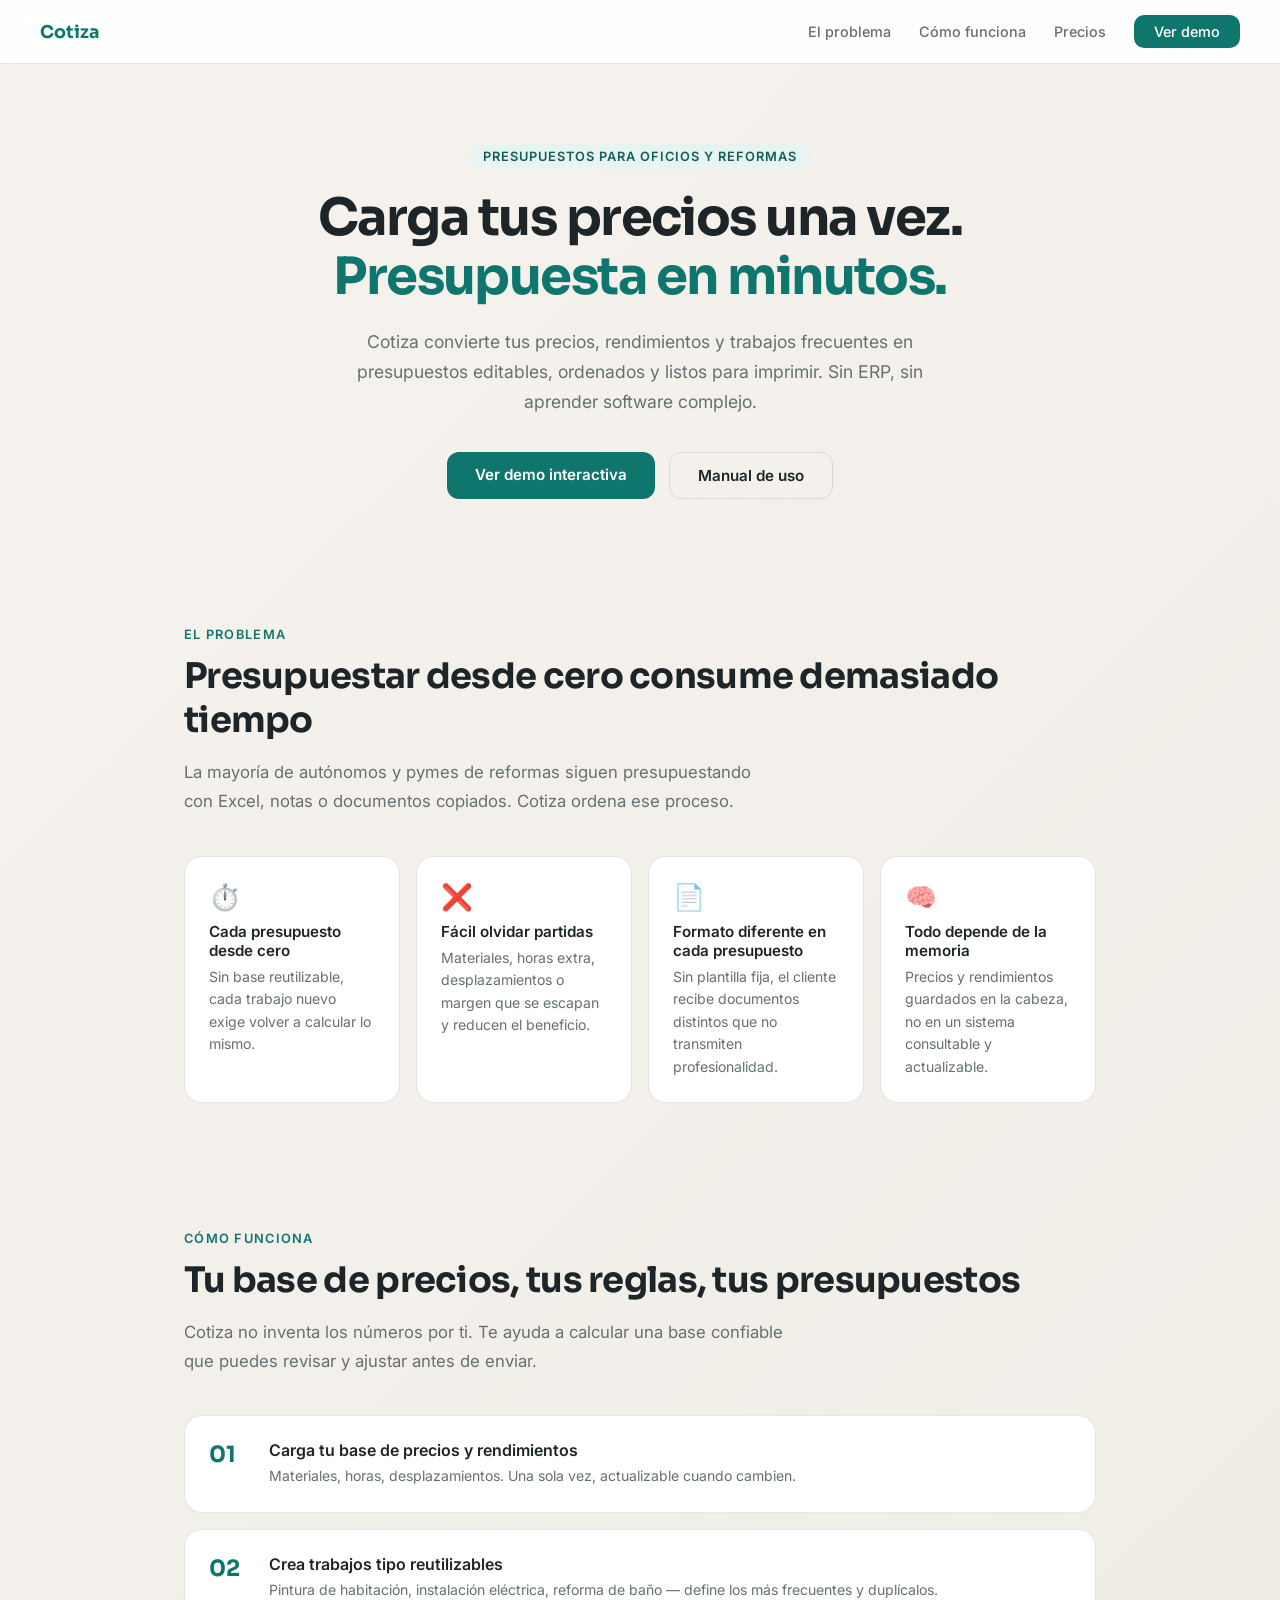
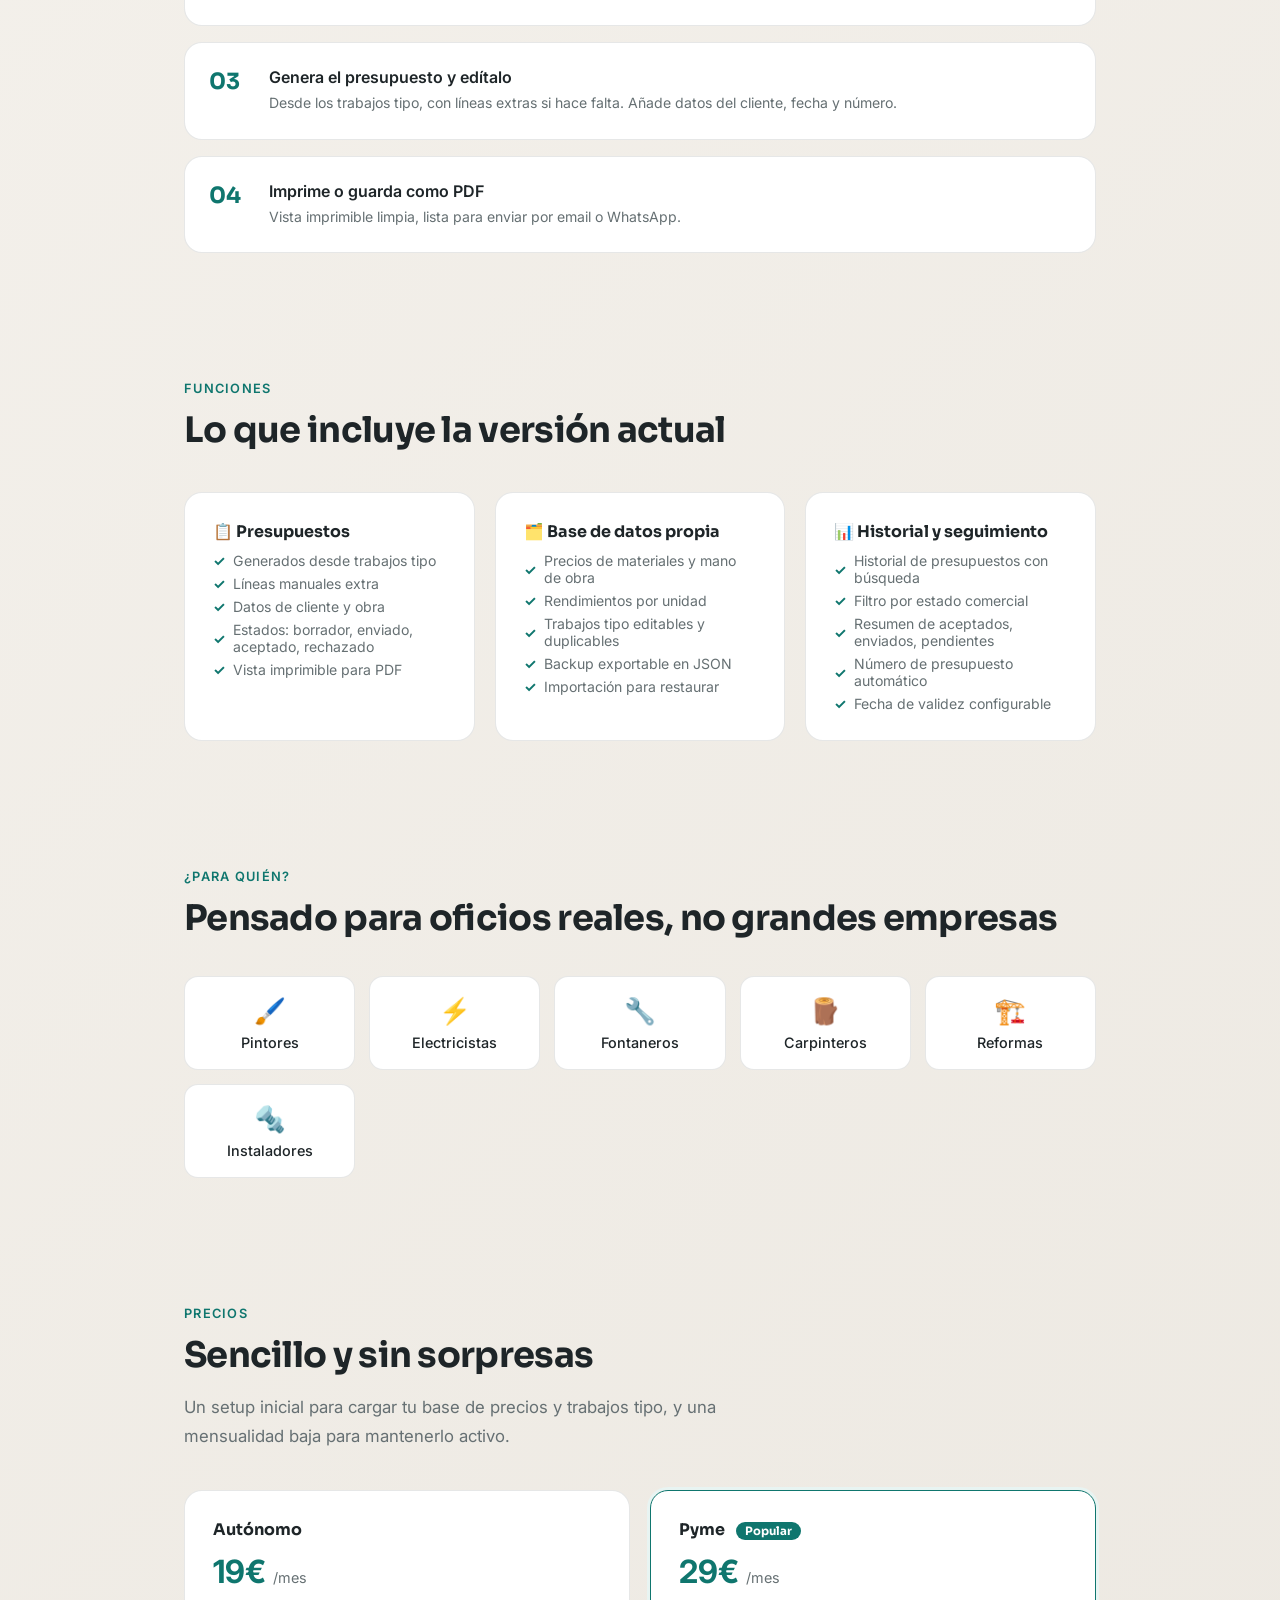
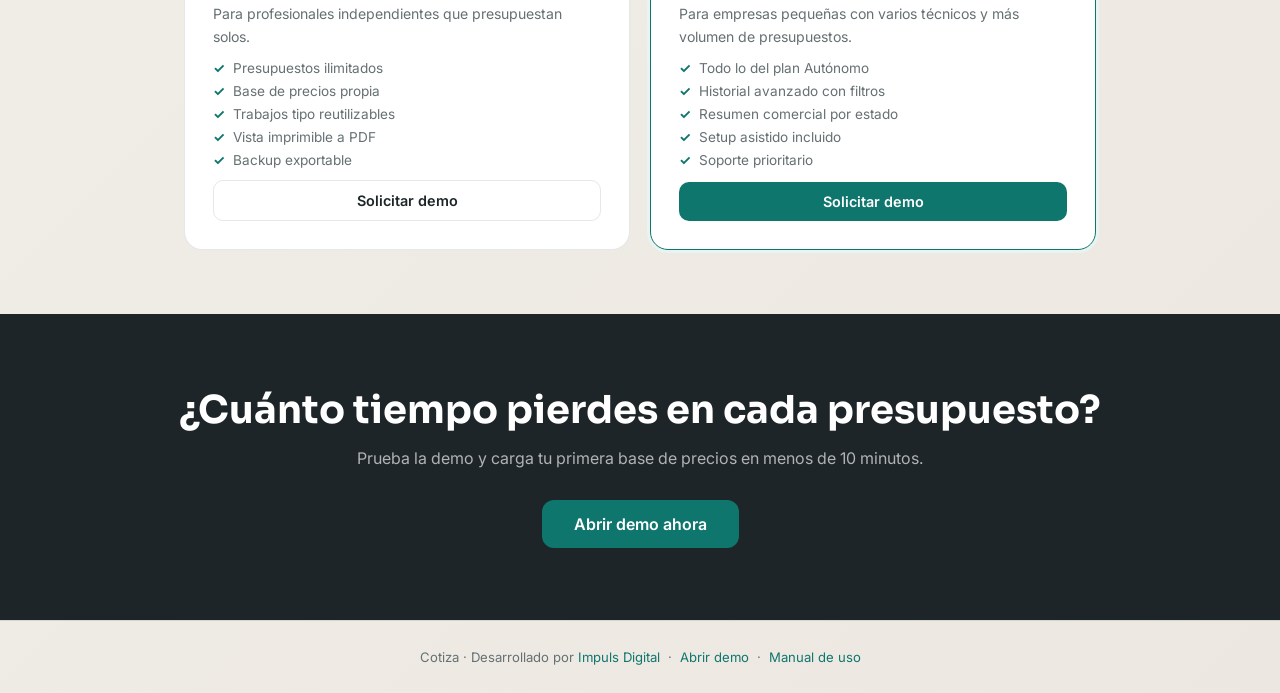
==== index.html @ 62ad1716 "sync local" ====
<!doctype html>
<html lang="es">
<head>
  <meta charset="UTF-8" />
  <meta name="viewport" content="width=device-width, initial-scale=1.0" />
  <title>Cotiza — Presupuestos profesionales para oficios y reformas</title>
  <meta name="description" content="Cotiza convierte tus precios, rendimientos y trabajos frecuentes en presupuestos editables, ordenados y listos para imprimir. Sin ERP, sin complicaciones." />
  <link rel="preconnect" href="https://fonts.googleapis.com" />
  <link href="https://fonts.googleapis.com/css2?family=Sora:wght@600;700&family=Inter:wght@400;500;600&display=swap" rel="stylesheet" />
  <style>
    :root {
      --bg: #f6f3ee;
      --surface: #ffffff;
      --border: rgba(30,37,40,0.11);
      --text: #1e2528;
      --muted: #667073;
      --accent: #0f766e;
      --accent-dark: #115e59;
      --accent-soft: #e8f4f2;
      --warm: #b45309;
      --radius: 18px;
      --shadow: 0 12px 32px rgba(15,118,110,0.09);
    }
    * { box-sizing: border-box; margin: 0; padding: 0; }
    body { font-family: "Inter", sans-serif; color: var(--text); background: linear-gradient(135deg, var(--bg) 0%, #ece8e1 100%); min-height: 100vh; }

    nav { position: sticky; top: 0; z-index: 100; display: flex; align-items: center; justify-content: space-between; padding: 0 40px; height: 64px; background: rgba(255,255,255,0.92); backdrop-filter: blur(12px); border-bottom: 1px solid var(--border); }
    .nav-brand { font-family: "Sora", sans-serif; font-size: 1.1rem; font-weight: 700; color: var(--accent-dark); text-decoration: none; }
    .nav-brand span { color: var(--accent); }
    .nav-links { display: flex; align-items: center; gap: 28px; }
    .nav-links a { color: var(--muted); text-decoration: none; font-size: 0.9rem; font-weight: 500; }
    .nav-cta { background: var(--accent) !important; color: #fff !important; padding: 8px 20px; border-radius: 10px; font-size: 0.9rem; font-weight: 600; text-decoration: none; }
    .nav-cta:hover { background: var(--accent-dark) !important; }

    .hero { max-width: 900px; margin: 0 auto; padding: 80px 24px 64px; text-align: center; }
    .eyebrow { display: inline-block; background: var(--accent-soft); color: var(--accent-dark); font-size: 0.8rem; font-weight: 600; letter-spacing: .08em; text-transform: uppercase; padding: 5px 14px; border-radius: 20px; margin-bottom: 20px; }
    h1 { font-family: "Sora", sans-serif; font-size: clamp(2rem, 5vw, 3.2rem); font-weight: 700; line-height: 1.15; letter-spacing: -0.03em; margin-bottom: 20px; }
    h1 em { color: var(--accent); font-style: normal; }
    .hero-sub { font-size: 1.1rem; color: var(--muted); line-height: 1.7; max-width: 620px; margin: 0 auto 36px; }
    .hero-actions { display: flex; gap: 14px; justify-content: center; flex-wrap: wrap; }
    .btn-primary { background: var(--accent); color: #fff; padding: 13px 28px; border-radius: 12px; font-weight: 600; text-decoration: none; font-size: 0.95rem; }
    .btn-primary:hover { background: var(--accent-dark); }
    .btn-ghost { background: transparent; color: var(--text); padding: 13px 28px; border-radius: 12px; font-weight: 600; text-decoration: none; border: 1.5px solid var(--border); font-size: 0.95rem; }
    .btn-ghost:hover { border-color: var(--accent); color: var(--accent); }

    .section { max-width: 960px; margin: 0 auto; padding: 64px 24px; }
    .section-label { font-size: 0.8rem; font-weight: 600; letter-spacing: .1em; text-transform: uppercase; color: var(--accent); margin-bottom: 12px; }
    .section-title { font-family: "Sora", sans-serif; font-size: clamp(1.5rem, 3vw, 2.2rem); font-weight: 700; letter-spacing: -0.02em; margin-bottom: 16px; }
    .section-sub { color: var(--muted); font-size: 1.05rem; line-height: 1.7; max-width: 600px; }

    .problema-grid { display: grid; grid-template-columns: repeat(auto-fit, minmax(200px, 1fr)); gap: 16px; margin-top: 40px; }
    .problema-card { background: var(--surface); border: 1px solid var(--border); border-radius: var(--radius); padding: 24px; }
    .problema-icon { font-size: 1.6rem; margin-bottom: 10px; }
    .problema-card h3 { font-size: 0.95rem; font-weight: 600; margin-bottom: 6px; }
    .problema-card p { font-size: 0.88rem; color: var(--muted); line-height: 1.6; }

    .como-funciona { display: flex; flex-direction: column; gap: 16px; margin-top: 40px; }
    .paso { display: flex; gap: 20px; align-items: flex-start; background: var(--surface); border: 1px solid var(--border); border-radius: var(--radius); padding: 24px; }
    .paso-num { font-family: "Sora", sans-serif; font-size: 1.4rem; font-weight: 700; color: var(--accent); min-width: 40px; }
    .paso h3 { font-size: 1rem; font-weight: 600; margin-bottom: 5px; }
    .paso p { font-size: 0.88rem; color: var(--muted); line-height: 1.6; }

    .features-grid { display: grid; grid-template-columns: repeat(auto-fit, minmax(260px, 1fr)); gap: 20px; margin-top: 40px; }
    .feature-card { background: var(--surface); border: 1px solid var(--border); border-radius: var(--radius); padding: 28px; }
    .feature-card h3 { font-family: "Sora", sans-serif; font-size: 1rem; font-weight: 700; margin-bottom: 10px; }
    .feature-card ul { list-style: none; display: flex; flex-direction: column; gap: 6px; }
    .feature-card li { font-size: 0.88rem; color: var(--muted); display: flex; align-items: center; gap: 8px; }
    .feature-card li::before { content: "✓"; color: var(--accent); font-weight: 700; flex-shrink: 0; }

    .para-quien { display: grid; grid-template-columns: repeat(auto-fit, minmax(160px, 1fr)); gap: 14px; margin-top: 36px; }
    .quien-card { background: var(--surface); border: 1px solid var(--border); border-radius: 14px; padding: 18px; text-align: center; font-size: 0.9rem; font-weight: 500; }
    .quien-card span { font-size: 1.6rem; display: block; margin-bottom: 8px; }

    .pricing-cards { display: grid; grid-template-columns: repeat(auto-fit, minmax(260px, 1fr)); gap: 20px; margin-top: 40px; }
    .price-card { background: var(--surface); border: 1.5px solid var(--border); border-radius: var(--radius); padding: 28px; display: flex; flex-direction: column; gap: 12px; }
    .price-card.featured { border-color: var(--accent); box-shadow: 0 0 0 3px var(--accent-soft); }
    .price-name { font-family: "Sora", sans-serif; font-size: 1rem; font-weight: 700; }
    .price-amount { font-size: 2rem; font-weight: 700; color: var(--accent); }
    .price-amount span { font-size: 0.9rem; font-weight: 400; color: var(--muted); }
    .price-desc { font-size: 0.88rem; color: var(--muted); line-height: 1.6; }
    .price-features { list-style: none; display: flex; flex-direction: column; gap: 7px; }
    .price-features li { font-size: 0.85rem; color: var(--muted); display: flex; gap: 8px; }
    .price-features li::before { content: "✓"; color: var(--accent); font-weight: 700; flex-shrink: 0; }
    .price-cta { margin-top: auto; background: var(--accent); color: #fff; text-align: center; padding: 11px; border-radius: 10px; font-weight: 600; text-decoration: none; font-size: 0.9rem; display: block; }
    .price-cta:hover { background: var(--accent-dark); }
    .price-cta.ghost { background: transparent; color: var(--text); border: 1.5px solid var(--border); }
    .price-cta.ghost:hover { border-color: var(--accent); color: var(--accent); }
    .badge-pop { font-size: 0.72rem; font-weight: 700; background: var(--accent); color: #fff; padding: 2px 9px; border-radius: 20px; margin-left: 8px; vertical-align: middle; }

    .cta-section { background: var(--text); color: #fff; text-align: center; padding: 72px 24px; }
    .cta-section h2 { font-family: "Sora", sans-serif; font-size: clamp(1.6rem, 3vw, 2.4rem); font-weight: 700; margin-bottom: 14px; }
    .cta-section p { color: rgba(255,255,255,0.65); font-size: 1rem; margin-bottom: 32px; }
    .cta-section a { background: var(--accent); color: #fff; padding: 14px 32px; border-radius: 12px; font-weight: 600; text-decoration: none; font-size: 1rem; display: inline-block; }
    .cta-section a:hover { background: var(--accent-dark); }

    footer { text-align: center; padding: 28px 24px; font-size: 0.82rem; color: var(--muted); border-top: 1px solid var(--border); }
    footer a { color: var(--accent); text-decoration: none; }

    @media (max-width: 600px) { nav { padding: 0 20px; } .nav-links { display: none; } }
  </style>
</head>
<body>

<nav>
  <a class="nav-brand" href="#"><span>Cotiza</span></a>
  <div class="nav-links">
    <a href="#problema">El problema</a>
    <a href="#como">Cómo funciona</a>
    <a href="#precios">Precios</a>
    <a class="nav-cta" href="app/index.html">Ver demo</a>
  </div>
</nav>

<section class="hero">
  <div class="eyebrow">Presupuestos para oficios y reformas</div>
  <h1>Carga tus precios una vez. <em>Presupuesta en minutos.</em></h1>
  <p class="hero-sub">Cotiza convierte tus precios, rendimientos y trabajos frecuentes en presupuestos editables, ordenados y listos para imprimir. Sin ERP, sin aprender software complejo.</p>
  <div class="hero-actions">
    <a class="btn-primary" href="app/index.html">Ver demo interactiva</a>
    <a class="btn-ghost" href="manual.html" target="_blank">Manual de uso</a>
  </div>
</section>

<section class="section" id="problema">
  <div class="section-label">El problema</div>
  <h2 class="section-title">Presupuestar desde cero consume demasiado tiempo</h2>
  <p class="section-sub">La mayoría de autónomos y pymes de reformas siguen presupuestando con Excel, notas o documentos copiados. Cotiza ordena ese proceso.</p>
  <div class="problema-grid">
    <div class="problema-card"><div class="problema-icon">⏱️</div><h3>Cada presupuesto desde cero</h3><p>Sin base reutilizable, cada trabajo nuevo exige volver a calcular lo mismo.</p></div>
    <div class="problema-card"><div class="problema-icon">❌</div><h3>Fácil olvidar partidas</h3><p>Materiales, horas extra, desplazamientos o margen que se escapan y reducen el beneficio.</p></div>
    <div class="problema-card"><div class="problema-icon">📄</div><h3>Formato diferente en cada presupuesto</h3><p>Sin plantilla fija, el cliente recibe documentos distintos que no transmiten profesionalidad.</p></div>
    <div class="problema-card"><div class="problema-icon">🧠</div><h3>Todo depende de la memoria</h3><p>Precios y rendimientos guardados en la cabeza, no en un sistema consultable y actualizable.</p></div>
  </div>
</section>

<section class="section" id="como">
  <div class="section-label">Cómo funciona</div>
  <h2 class="section-title">Tu base de precios, tus reglas, tus presupuestos</h2>
  <p class="section-sub">Cotiza no inventa los números por ti. Te ayuda a calcular una base confiable que puedes revisar y ajustar antes de enviar.</p>
  <div class="como-funciona">
    <div class="paso"><div class="paso-num">01</div><div><h3>Carga tu base de precios y rendimientos</h3><p>Materiales, horas, desplazamientos. Una sola vez, actualizable cuando cambien.</p></div></div>
    <div class="paso"><div class="paso-num">02</div><div><h3>Crea trabajos tipo reutilizables</h3><p>Pintura de habitación, instalación eléctrica, reforma de baño — define los más frecuentes y duplícalos.</p></div></div>
    <div class="paso"><div class="paso-num">03</div><div><h3>Genera el presupuesto y edítalo</h3><p>Desde los trabajos tipo, con líneas extras si hace falta. Añade datos del cliente, fecha y número.</p></div></div>
    <div class="paso"><div class="paso-num">04</div><div><h3>Imprime o guarda como PDF</h3><p>Vista imprimible limpia, lista para enviar por email o WhatsApp.</p></div></div>
  </div>
</section>

<section class="section" id="funciones">
  <div class="section-label">Funciones</div>
  <h2 class="section-title">Lo que incluye la versión actual</h2>
  <div class="features-grid">
    <div class="feature-card">
      <h3>📋 Presupuestos</h3>
      <ul>
        <li>Generados desde trabajos tipo</li>
        <li>Líneas manuales extra</li>
        <li>Datos de cliente y obra</li>
        <li>Estados: borrador, enviado, aceptado, rechazado</li>
        <li>Vista imprimible para PDF</li>
      </ul>
    </div>
    <div class="feature-card">
      <h3>🗂️ Base de datos propia</h3>
      <ul>
        <li>Precios de materiales y mano de obra</li>
        <li>Rendimientos por unidad</li>
        <li>Trabajos tipo editables y duplicables</li>
        <li>Backup exportable en JSON</li>
        <li>Importación para restaurar</li>
      </ul>
    </div>
    <div class="feature-card">
      <h3>📊 Historial y seguimiento</h3>
      <ul>
        <li>Historial de presupuestos con búsqueda</li>
        <li>Filtro por estado comercial</li>
        <li>Resumen de aceptados, enviados, pendientes</li>
        <li>Número de presupuesto automático</li>
        <li>Fecha de validez configurable</li>
      </ul>
    </div>
  </div>
</section>

<section class="section">
  <div class="section-label">¿Para quién?</div>
  <h2 class="section-title">Pensado para oficios reales, no grandes empresas</h2>
  <div class="para-quien">
    <div class="quien-card"><span>🖌️</span>Pintores</div>
    <div class="quien-card"><span>⚡</span>Electricistas</div>
    <div class="quien-card"><span>🔧</span>Fontaneros</div>
    <div class="quien-card"><span>🪵</span>Carpinteros</div>
    <div class="quien-card"><span>🏗️</span>Reformas</div>
    <div class="quien-card"><span>🔩</span>Instaladores</div>
  </div>
</section>

<section class="section" id="precios">
  <div class="section-label">Precios</div>
  <h2 class="section-title">Sencillo y sin sorpresas</h2>
  <p class="section-sub">Un setup inicial para cargar tu base de precios y trabajos tipo, y una mensualidad baja para mantenerlo activo.</p>
  <div class="pricing-cards">
    <div class="price-card">
      <div class="price-name">Autónomo</div>
      <div class="price-amount">19€ <span>/mes</span></div>
      <div class="price-desc">Para profesionales independientes que presupuestan solos.</div>
      <ul class="price-features">
        <li>Presupuestos ilimitados</li>
        <li>Base de precios propia</li>
        <li>Trabajos tipo reutilizables</li>
        <li>Vista imprimible a PDF</li>
        <li>Backup exportable</li>
      </ul>
      <a class="price-cta ghost" href="mailto:hola@impulsdigital.es?subject=Cotiza Autónomo">Solicitar demo</a>
    </div>
    <div class="price-card featured">
      <div class="price-name">Pyme <span class="badge-pop">Popular</span></div>
      <div class="price-amount">29€ <span>/mes</span></div>
      <div class="price-desc">Para empresas pequeñas con varios técnicos y más volumen de presupuestos.</div>
      <ul class="price-features">
        <li>Todo lo del plan Autónomo</li>
        <li>Historial avanzado con filtros</li>
        <li>Resumen comercial por estado</li>
        <li>Setup asistido incluido</li>
        <li>Soporte prioritario</li>
      </ul>
      <a class="price-cta" href="mailto:hola@impulsdigital.es?subject=Cotiza Pyme">Solicitar demo</a>
    </div>
  </div>
</section>

<section class="cta-section">
  <h2>¿Cuánto tiempo pierdes en cada presupuesto?</h2>
  <p>Prueba la demo y carga tu primera base de precios en menos de 10 minutos.</p>
  <a href="app/index.html">Abrir demo ahora</a>
</section>

<footer>
  <p>Cotiza · Desarrollado por <a href="https://impulsdigital.es">Impuls Digital</a> &nbsp;·&nbsp; <a href="app/index.html">Abrir demo</a> &nbsp;·&nbsp; <a href="manual.html">Manual de uso</a></p>
</footer>

</body>
</html>
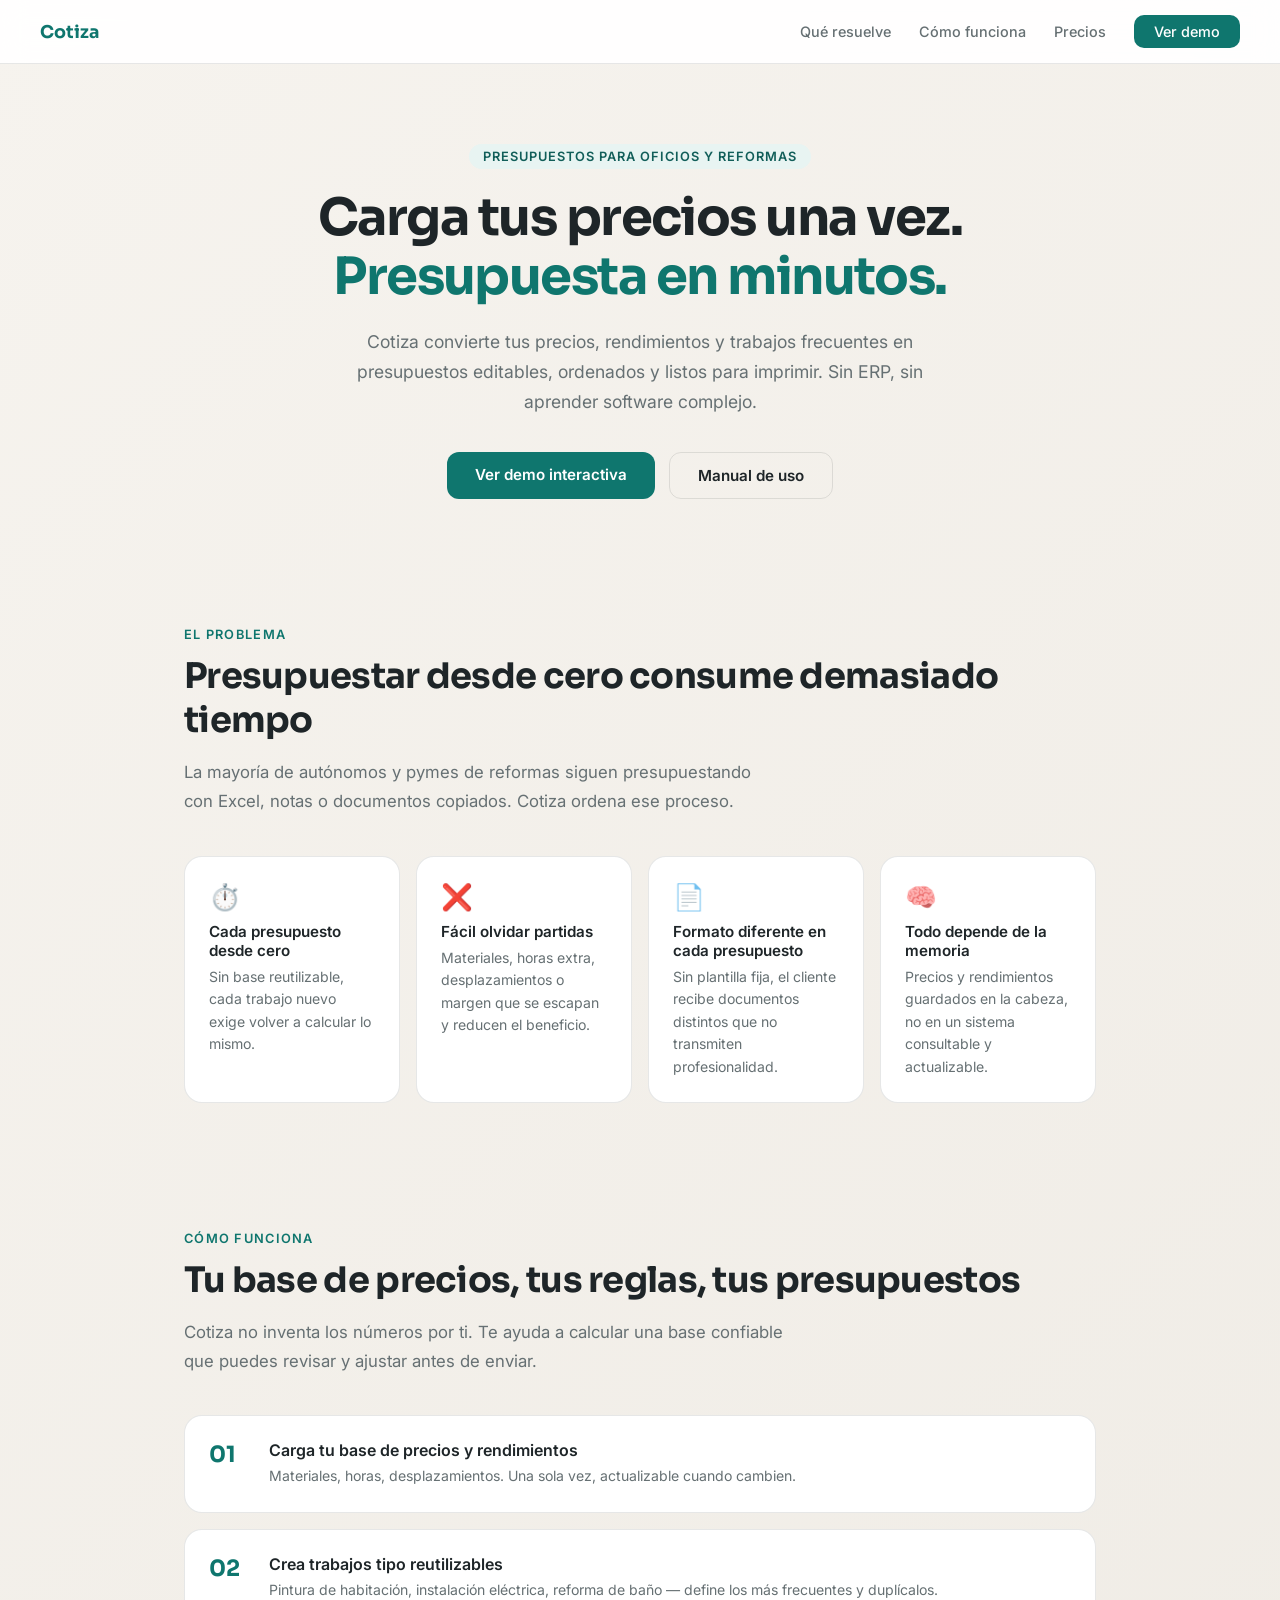
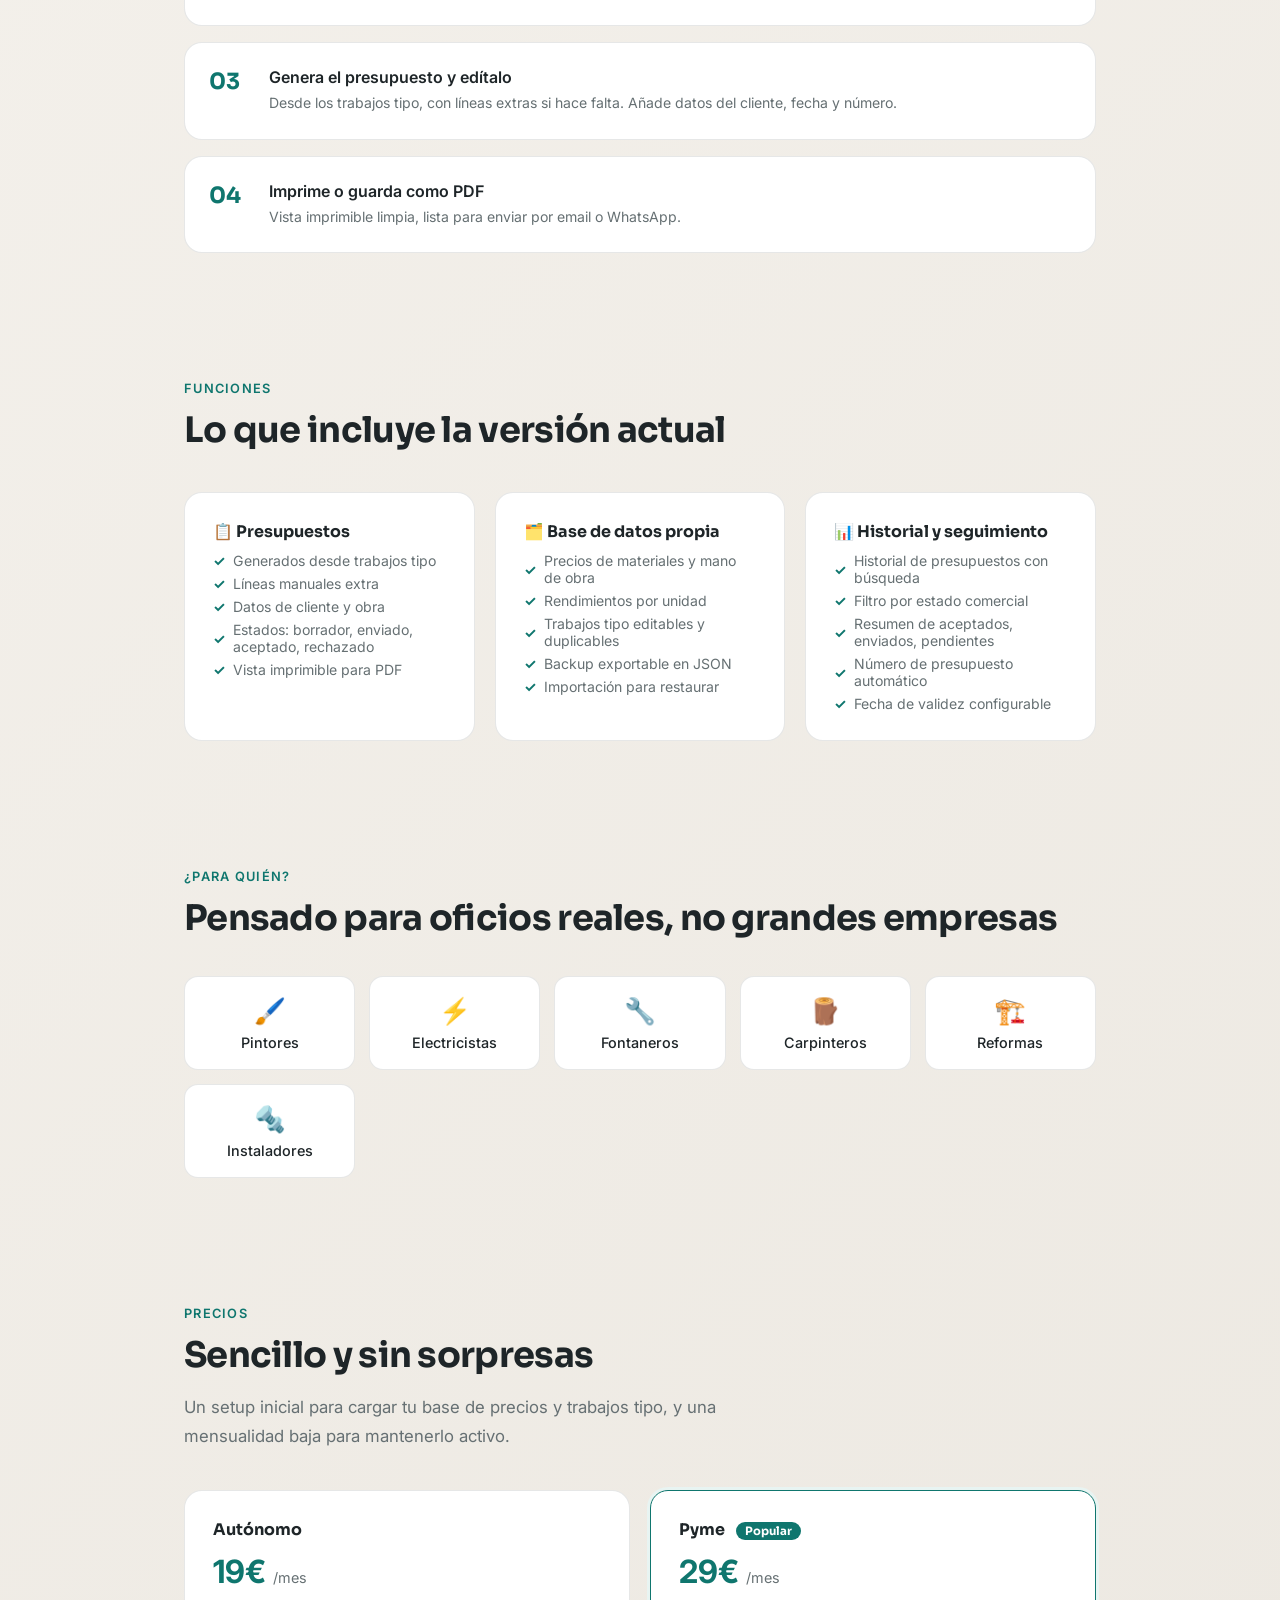
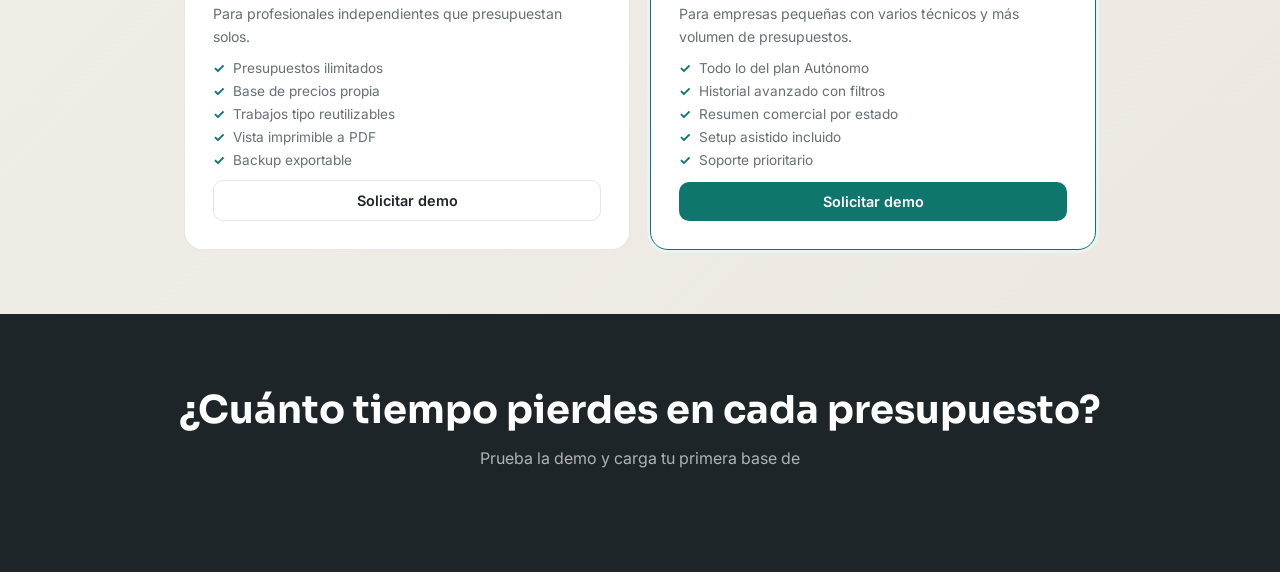
==== commit 5f29e67b: "nav: Qué resuelve + favicon" ====
--- a/index.html
+++ b/index.html
@@ -5,6 +5,7 @@
   <meta name="viewport" content="width=device-width, initial-scale=1.0" />
   <title>Cotiza — Presupuestos profesionales para oficios y reformas</title>
   <meta name="description" content="Cotiza convierte tus precios, rendimientos y trabajos frecuentes en presupuestos editables, ordenados y listos para imprimir. Sin ERP, sin complicaciones." />
+  <link rel="icon" type="image/svg+xml" href="data:image/svg+xml,%3Csvg xmlns='http://www.w3.org/2000/svg' viewBox='0 0 32 32'%3E%3Crect width='32' height='32' rx='8' fill='%230f766e'/%3E%3Ctext x='16' y='23' font-family='sans-serif' font-size='20' font-weight='bold' text-anchor='middle' fill='white'%3EC%3C/text%3E%3C/svg%3E" />
   <link rel="preconnect" href="https://fonts.googleapis.com" />
   <link href="https://fonts.googleapis.com/css2?family=Sora:wght@600;700&family=Inter:wght@400;500;600&display=swap" rel="stylesheet" />
   <style>
@@ -104,7 +105,7 @@
 <nav>
   <a class="nav-brand" href="#"><span>Cotiza</span></a>
   <div class="nav-links">
-    <a href="#problema">El problema</a>
+    <a href="#problema">Qué resuelve</a>
     <a href="#como">Cómo funciona</a>
     <a href="#precios">Precios</a>
     <a class="nav-cta" href="app/index.html">Ver demo</a>
@@ -231,13 +232,4 @@
 
 <section class="cta-section">
   <h2>¿Cuánto tiempo pierdes en cada presupuesto?</h2>
-  <p>Prueba la demo y carga tu primera base de precios en menos de 10 minutos.</p>
-  <a href="app/index.html">Abrir demo ahora</a>
-</section>
-
-<footer>
-  <p>Cotiza · Desarrollado por <a href="https://impulsdigital.es">Impuls Digital</a> &nbsp;·&nbsp; <a href="app/index.html">Abrir demo</a> &nbsp;·&nbsp; <a href="manual.html">Manual de uso</a></p>
-</footer>
-
-</body>
-</html>
+  <p>Prueba la demo y carga tu primera base de
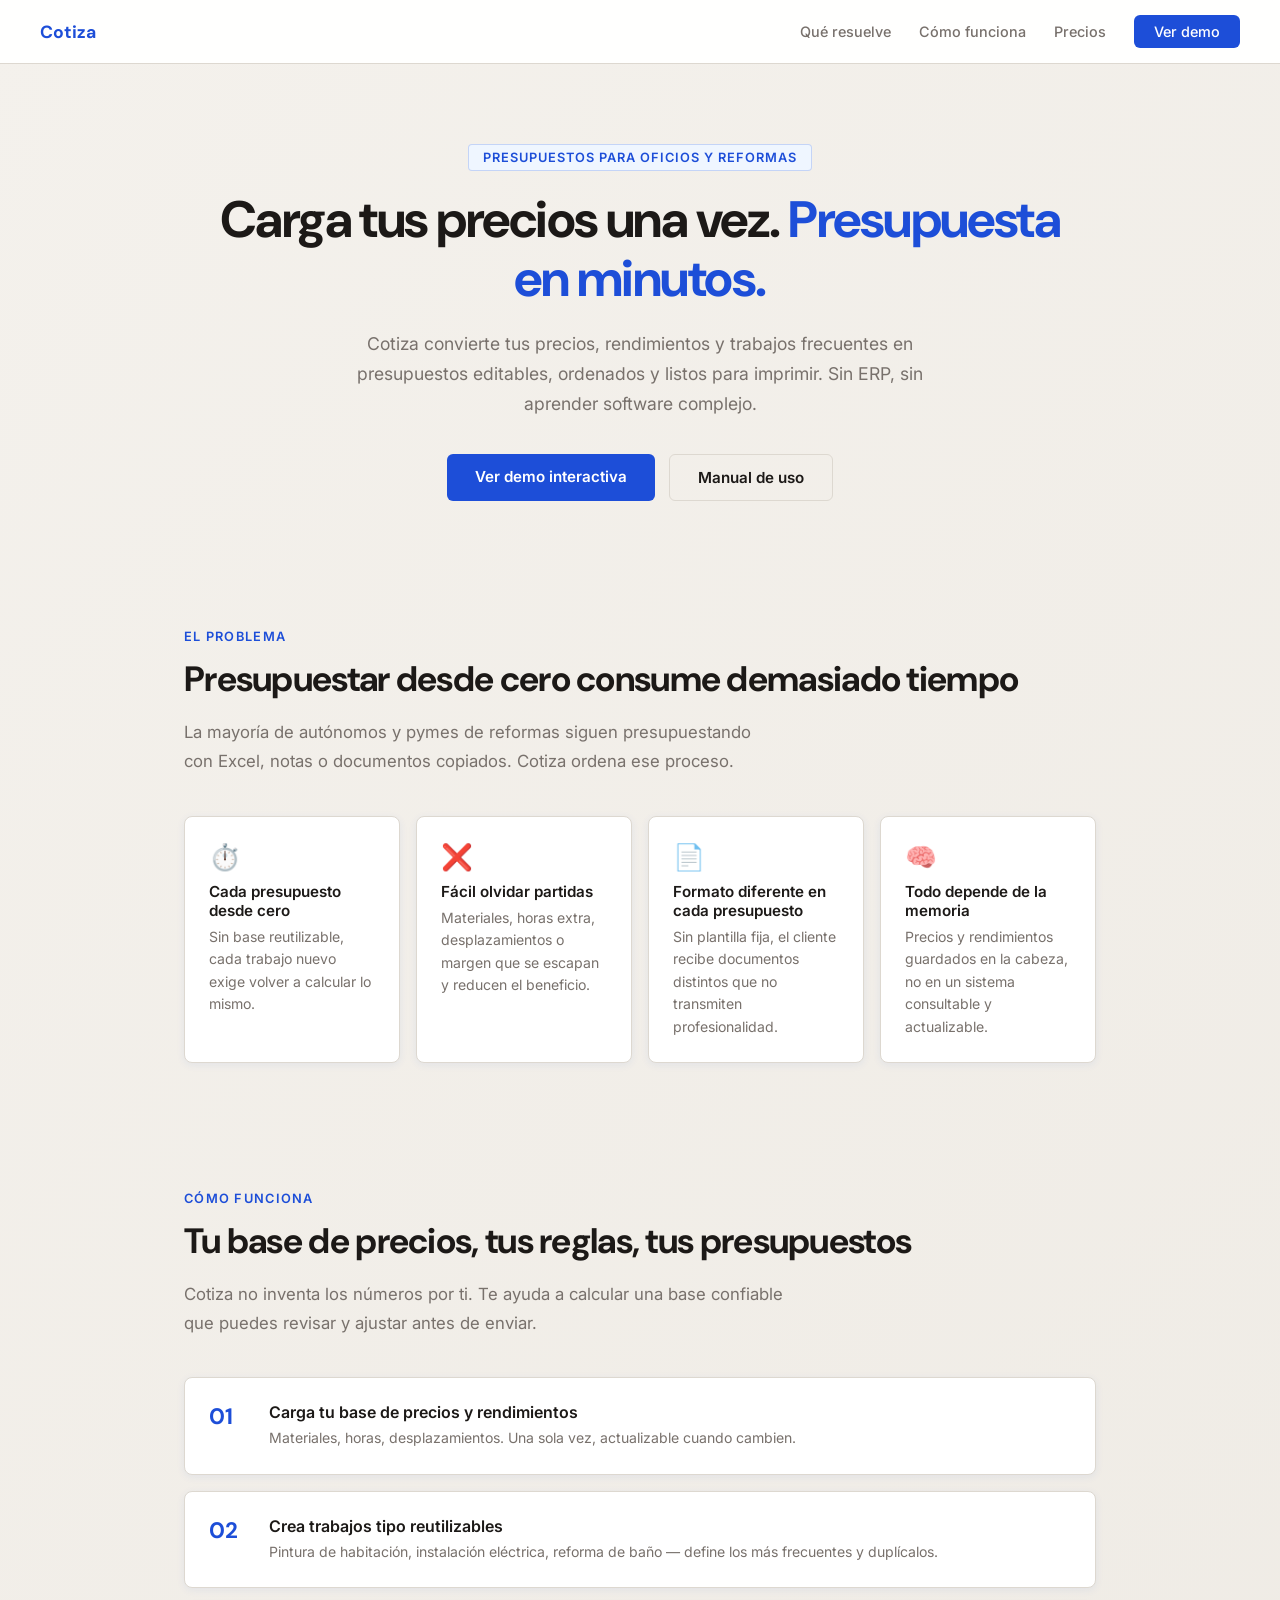
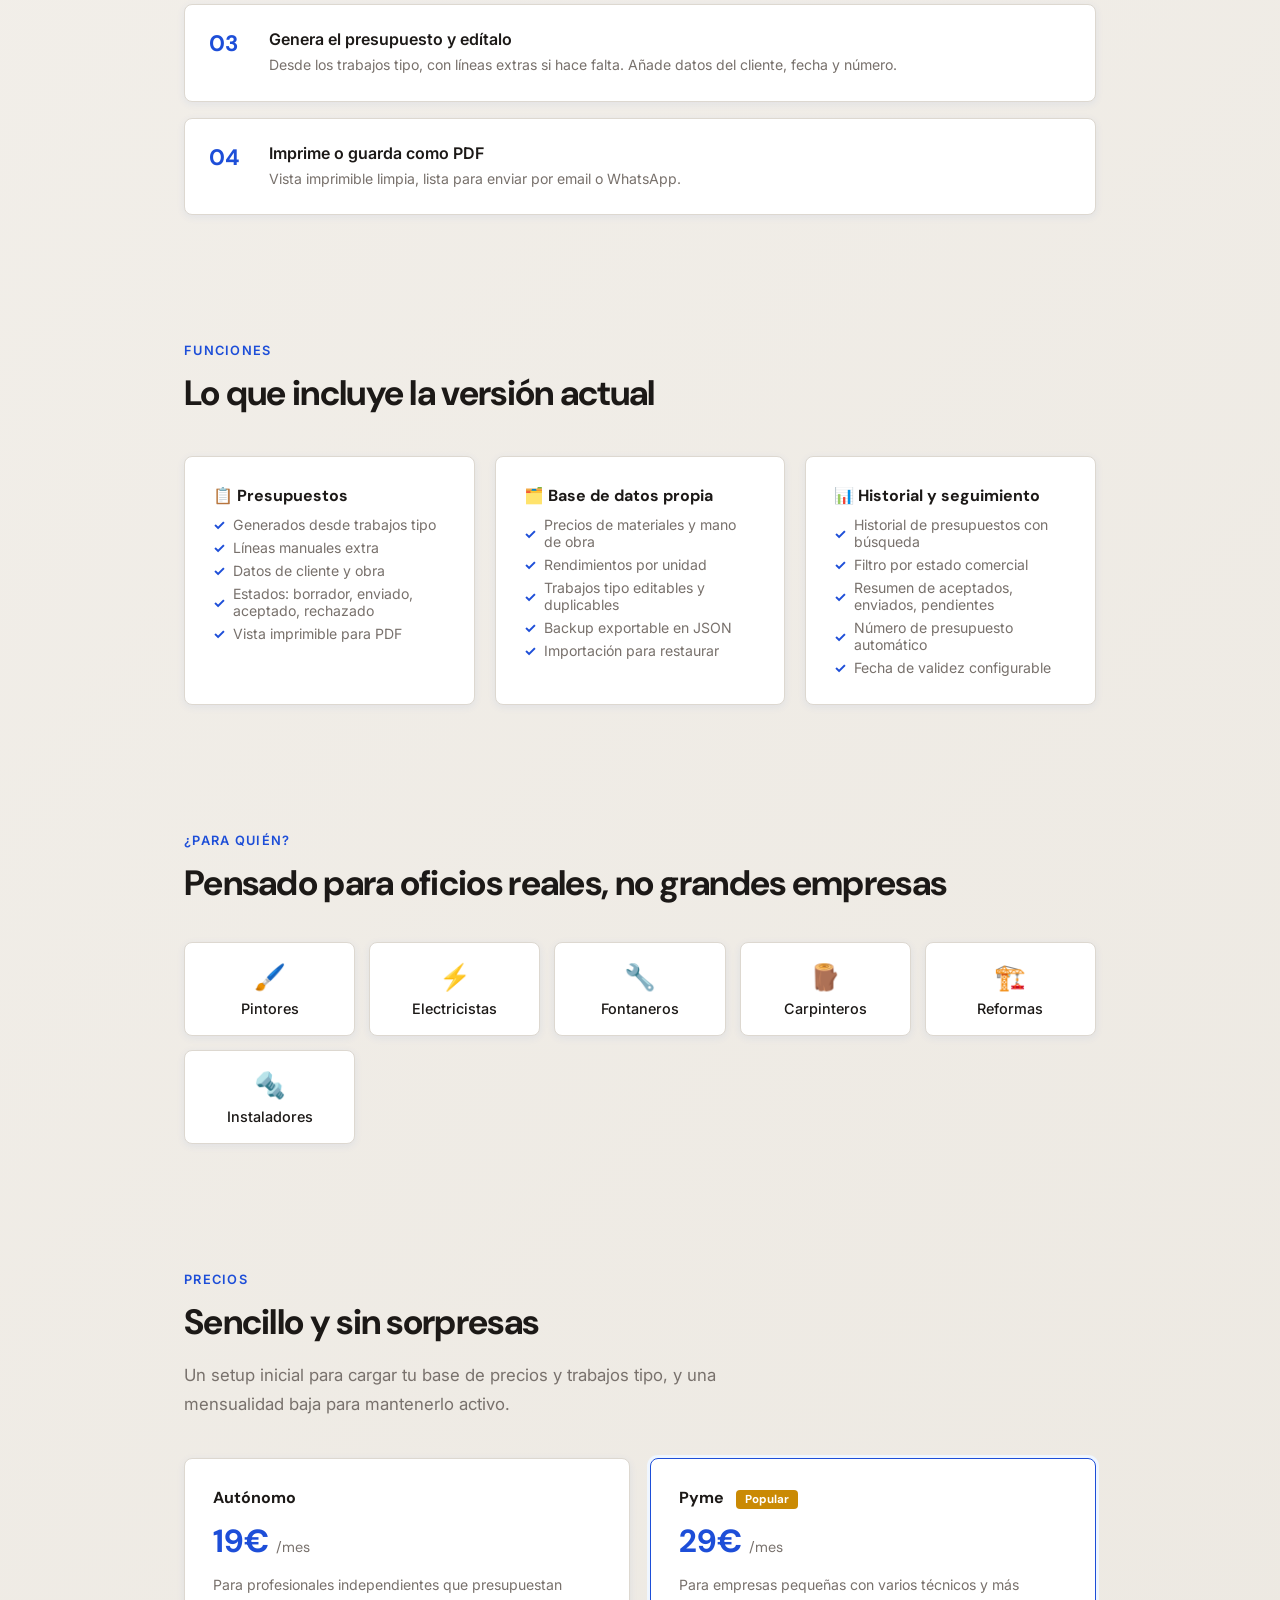
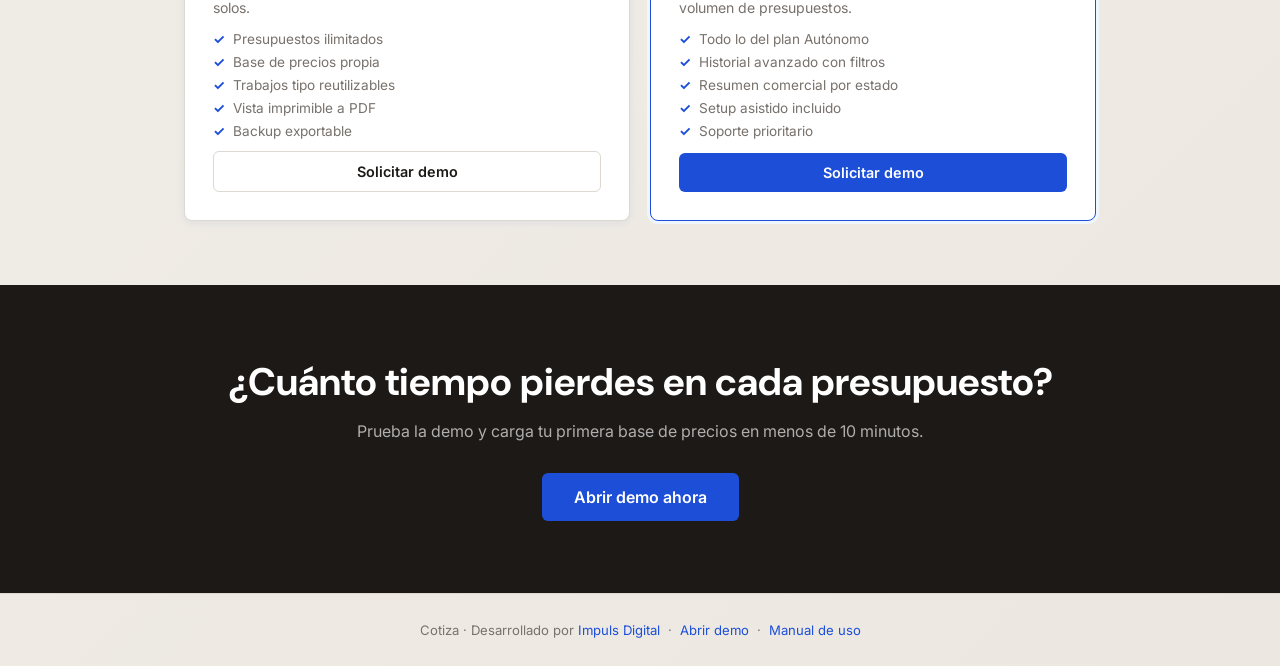
==== commit f2305303: "redesign landing: blue professional identity" ====
--- a/index.html
+++ b/index.html
@@ -5,93 +5,93 @@
   <meta name="viewport" content="width=device-width, initial-scale=1.0" />
   <title>Cotiza — Presupuestos profesionales para oficios y reformas</title>
   <meta name="description" content="Cotiza convierte tus precios, rendimientos y trabajos frecuentes en presupuestos editables, ordenados y listos para imprimir. Sin ERP, sin complicaciones." />
-  <link rel="icon" type="image/svg+xml" href="data:image/svg+xml,%3Csvg xmlns='http://www.w3.org/2000/svg' viewBox='0 0 32 32'%3E%3Crect width='32' height='32' rx='8' fill='%230f766e'/%3E%3Ctext x='16' y='23' font-family='sans-serif' font-size='20' font-weight='bold' text-anchor='middle' fill='white'%3EC%3C/text%3E%3C/svg%3E" />
+  <link rel="icon" type="image/svg+xml" href="data:image/svg+xml,%3Csvg xmlns='http://www.w3.org/2000/svg' viewBox='0 0 32 32'%3E%3Crect width='32' height='32' rx='8' fill='%231d4ed8'/%3E%3Ctext x='16' y='23' font-family='sans-serif' font-size='20' font-weight='bold' text-anchor='middle' fill='white'%3EC%3C/text%3E%3C/svg%3E" />
   <link rel="preconnect" href="https://fonts.googleapis.com" />
-  <link href="https://fonts.googleapis.com/css2?family=Sora:wght@600;700&family=Inter:wght@400;500;600&display=swap" rel="stylesheet" />
+  <link href="https://fonts.googleapis.com/css2?family=DM+Sans:wght@400;500;600;700&family=Inter:wght@400;500&display=swap" rel="stylesheet" />
   <style>
     :root {
-      --bg: #f6f3ee;
+      --bg: #f4f1ec;
       --surface: #ffffff;
-      --border: rgba(30,37,40,0.11);
-      --text: #1e2528;
-      --muted: #667073;
-      --accent: #0f766e;
-      --accent-dark: #115e59;
-      --accent-soft: #e8f4f2;
-      --warm: #b45309;
-      --radius: 18px;
-      --shadow: 0 12px 32px rgba(15,118,110,0.09);
+      --border: #ddd8d0;
+      --text: #1c1917;
+      --muted: #78716c;
+      --accent: #1d4ed8;
+      --accent-dark: #1e40af;
+      --accent-soft: #eff6ff;
+      --warm: #ca8a04;
+      --radius: 8px;
+      --shadow: 0 2px 8px rgba(29,78,216,0.07);
     }
     * { box-sizing: border-box; margin: 0; padding: 0; }
-    body { font-family: "Inter", sans-serif; color: var(--text); background: linear-gradient(135deg, var(--bg) 0%, #ece8e1 100%); min-height: 100vh; }
-
-    nav { position: sticky; top: 0; z-index: 100; display: flex; align-items: center; justify-content: space-between; padding: 0 40px; height: 64px; background: rgba(255,255,255,0.92); backdrop-filter: blur(12px); border-bottom: 1px solid var(--border); }
-    .nav-brand { font-family: "Sora", sans-serif; font-size: 1.1rem; font-weight: 700; color: var(--accent-dark); text-decoration: none; }
+    body { font-family: "Inter", sans-serif; color: var(--text); background: linear-gradient(135deg, #f4f1ec 0%, #ece8e1 100%); min-height: 100vh; }
+
+    nav { position: sticky; top: 0; z-index: 100; display: flex; align-items: center; justify-content: space-between; padding: 0 40px; height: 64px; background: rgba(255,255,255,0.95); backdrop-filter: blur(12px); border-bottom: 1px solid var(--border); }
+    .nav-brand { font-family: "DM Sans", sans-serif; font-size: 1.1rem; font-weight: 700; color: var(--accent-dark); text-decoration: none; }
     .nav-brand span { color: var(--accent); }
     .nav-links { display: flex; align-items: center; gap: 28px; }
     .nav-links a { color: var(--muted); text-decoration: none; font-size: 0.9rem; font-weight: 500; }
-    .nav-cta { background: var(--accent) !important; color: #fff !important; padding: 8px 20px; border-radius: 10px; font-size: 0.9rem; font-weight: 600; text-decoration: none; }
+    .nav-cta { background: var(--accent) !important; color: #fff !important; padding: 8px 20px; border-radius: 6px; font-size: 0.9rem; font-weight: 600; text-decoration: none; }
     .nav-cta:hover { background: var(--accent-dark) !important; }
 
     .hero { max-width: 900px; margin: 0 auto; padding: 80px 24px 64px; text-align: center; }
-    .eyebrow { display: inline-block; background: var(--accent-soft); color: var(--accent-dark); font-size: 0.8rem; font-weight: 600; letter-spacing: .08em; text-transform: uppercase; padding: 5px 14px; border-radius: 20px; margin-bottom: 20px; }
-    h1 { font-family: "Sora", sans-serif; font-size: clamp(2rem, 5vw, 3.2rem); font-weight: 700; line-height: 1.15; letter-spacing: -0.03em; margin-bottom: 20px; }
+    .eyebrow { display: inline-block; background: var(--accent-soft); color: var(--accent); font-size: 0.8rem; font-weight: 600; letter-spacing: .08em; text-transform: uppercase; padding: 5px 14px; border-radius: 4px; margin-bottom: 20px; border: 1px solid rgba(29,78,216,0.2); }
+    h1 { font-family: "DM Sans", sans-serif; font-size: clamp(2rem, 5vw, 3.2rem); font-weight: 700; line-height: 1.15; letter-spacing: -0.03em; margin-bottom: 20px; }
     h1 em { color: var(--accent); font-style: normal; }
     .hero-sub { font-size: 1.1rem; color: var(--muted); line-height: 1.7; max-width: 620px; margin: 0 auto 36px; }
     .hero-actions { display: flex; gap: 14px; justify-content: center; flex-wrap: wrap; }
-    .btn-primary { background: var(--accent); color: #fff; padding: 13px 28px; border-radius: 12px; font-weight: 600; text-decoration: none; font-size: 0.95rem; }
+    .btn-primary { background: var(--accent); color: #fff; padding: 13px 28px; border-radius: 6px; font-weight: 600; text-decoration: none; font-size: 0.95rem; }
     .btn-primary:hover { background: var(--accent-dark); }
-    .btn-ghost { background: transparent; color: var(--text); padding: 13px 28px; border-radius: 12px; font-weight: 600; text-decoration: none; border: 1.5px solid var(--border); font-size: 0.95rem; }
+    .btn-ghost { background: transparent; color: var(--text); padding: 13px 28px; border-radius: 6px; font-weight: 600; text-decoration: none; border: 1.5px solid var(--border); font-size: 0.95rem; }
     .btn-ghost:hover { border-color: var(--accent); color: var(--accent); }
 
     .section { max-width: 960px; margin: 0 auto; padding: 64px 24px; }
     .section-label { font-size: 0.8rem; font-weight: 600; letter-spacing: .1em; text-transform: uppercase; color: var(--accent); margin-bottom: 12px; }
-    .section-title { font-family: "Sora", sans-serif; font-size: clamp(1.5rem, 3vw, 2.2rem); font-weight: 700; letter-spacing: -0.02em; margin-bottom: 16px; }
+    .section-title { font-family: "DM Sans", sans-serif; font-size: clamp(1.5rem, 3vw, 2.2rem); font-weight: 700; letter-spacing: -0.02em; margin-bottom: 16px; }
     .section-sub { color: var(--muted); font-size: 1.05rem; line-height: 1.7; max-width: 600px; }
 
     .problema-grid { display: grid; grid-template-columns: repeat(auto-fit, minmax(200px, 1fr)); gap: 16px; margin-top: 40px; }
-    .problema-card { background: var(--surface); border: 1px solid var(--border); border-radius: var(--radius); padding: 24px; }
+    .problema-card { background: var(--surface); border: 1px solid var(--border); border-radius: var(--radius); padding: 24px; box-shadow: var(--shadow); }
     .problema-icon { font-size: 1.6rem; margin-bottom: 10px; }
     .problema-card h3 { font-size: 0.95rem; font-weight: 600; margin-bottom: 6px; }
     .problema-card p { font-size: 0.88rem; color: var(--muted); line-height: 1.6; }
 
     .como-funciona { display: flex; flex-direction: column; gap: 16px; margin-top: 40px; }
-    .paso { display: flex; gap: 20px; align-items: flex-start; background: var(--surface); border: 1px solid var(--border); border-radius: var(--radius); padding: 24px; }
-    .paso-num { font-family: "Sora", sans-serif; font-size: 1.4rem; font-weight: 700; color: var(--accent); min-width: 40px; }
+    .paso { display: flex; gap: 20px; align-items: flex-start; background: var(--surface); border: 1px solid var(--border); border-radius: var(--radius); padding: 24px; box-shadow: var(--shadow); }
+    .paso-num { font-family: "DM Sans", sans-serif; font-size: 1.4rem; font-weight: 700; color: var(--accent); min-width: 40px; }
     .paso h3 { font-size: 1rem; font-weight: 600; margin-bottom: 5px; }
     .paso p { font-size: 0.88rem; color: var(--muted); line-height: 1.6; }
 
     .features-grid { display: grid; grid-template-columns: repeat(auto-fit, minmax(260px, 1fr)); gap: 20px; margin-top: 40px; }
-    .feature-card { background: var(--surface); border: 1px solid var(--border); border-radius: var(--radius); padding: 28px; }
-    .feature-card h3 { font-family: "Sora", sans-serif; font-size: 1rem; font-weight: 700; margin-bottom: 10px; }
+    .feature-card { background: var(--surface); border: 1px solid var(--border); border-radius: var(--radius); padding: 28px; box-shadow: var(--shadow); }
+    .feature-card h3 { font-family: "DM Sans", sans-serif; font-size: 1rem; font-weight: 700; margin-bottom: 10px; }
     .feature-card ul { list-style: none; display: flex; flex-direction: column; gap: 6px; }
     .feature-card li { font-size: 0.88rem; color: var(--muted); display: flex; align-items: center; gap: 8px; }
     .feature-card li::before { content: "✓"; color: var(--accent); font-weight: 700; flex-shrink: 0; }
 
     .para-quien { display: grid; grid-template-columns: repeat(auto-fit, minmax(160px, 1fr)); gap: 14px; margin-top: 36px; }
-    .quien-card { background: var(--surface); border: 1px solid var(--border); border-radius: 14px; padding: 18px; text-align: center; font-size: 0.9rem; font-weight: 500; }
+    .quien-card { background: var(--surface); border: 1px solid var(--border); border-radius: var(--radius); padding: 18px; text-align: center; font-size: 0.9rem; font-weight: 500; box-shadow: var(--shadow); }
     .quien-card span { font-size: 1.6rem; display: block; margin-bottom: 8px; }
 
     .pricing-cards { display: grid; grid-template-columns: repeat(auto-fit, minmax(260px, 1fr)); gap: 20px; margin-top: 40px; }
-    .price-card { background: var(--surface); border: 1.5px solid var(--border); border-radius: var(--radius); padding: 28px; display: flex; flex-direction: column; gap: 12px; }
+    .price-card { background: var(--surface); border: 1.5px solid var(--border); border-radius: var(--radius); padding: 28px; display: flex; flex-direction: column; gap: 12px; box-shadow: var(--shadow); }
     .price-card.featured { border-color: var(--accent); box-shadow: 0 0 0 3px var(--accent-soft); }
-    .price-name { font-family: "Sora", sans-serif; font-size: 1rem; font-weight: 700; }
-    .price-amount { font-size: 2rem; font-weight: 700; color: var(--accent); }
+    .price-name { font-family: "DM Sans", sans-serif; font-size: 1rem; font-weight: 700; }
+    .price-amount { font-size: 2rem; font-weight: 700; color: var(--accent); font-family: "DM Sans", sans-serif; }
     .price-amount span { font-size: 0.9rem; font-weight: 400; color: var(--muted); }
     .price-desc { font-size: 0.88rem; color: var(--muted); line-height: 1.6; }
     .price-features { list-style: none; display: flex; flex-direction: column; gap: 7px; }
     .price-features li { font-size: 0.85rem; color: var(--muted); display: flex; gap: 8px; }
     .price-features li::before { content: "✓"; color: var(--accent); font-weight: 700; flex-shrink: 0; }
-    .price-cta { margin-top: auto; background: var(--accent); color: #fff; text-align: center; padding: 11px; border-radius: 10px; font-weight: 600; text-decoration: none; font-size: 0.9rem; display: block; }
+    .price-cta { margin-top: auto; background: var(--accent); color: #fff; text-align: center; padding: 11px; border-radius: 6px; font-weight: 600; text-decoration: none; font-size: 0.9rem; display: block; }
     .price-cta:hover { background: var(--accent-dark); }
     .price-cta.ghost { background: transparent; color: var(--text); border: 1.5px solid var(--border); }
     .price-cta.ghost:hover { border-color: var(--accent); color: var(--accent); }
-    .badge-pop { font-size: 0.72rem; font-weight: 700; background: var(--accent); color: #fff; padding: 2px 9px; border-radius: 20px; margin-left: 8px; vertical-align: middle; }
-
-    .cta-section { background: var(--text); color: #fff; text-align: center; padding: 72px 24px; }
-    .cta-section h2 { font-family: "Sora", sans-serif; font-size: clamp(1.6rem, 3vw, 2.4rem); font-weight: 700; margin-bottom: 14px; }
+    .badge-pop { font-size: 0.72rem; font-weight: 700; background: var(--warm); color: #fff; padding: 2px 9px; border-radius: 4px; margin-left: 8px; vertical-align: middle; }
+
+    .cta-section { background: #1c1917; color: #fff; text-align: center; padding: 72px 24px; }
+    .cta-section h2 { font-family: "DM Sans", sans-serif; font-size: clamp(1.6rem, 3vw, 2.4rem); font-weight: 700; margin-bottom: 14px; }
     .cta-section p { color: rgba(255,255,255,0.65); font-size: 1rem; margin-bottom: 32px; }
-    .cta-section a { background: var(--accent); color: #fff; padding: 14px 32px; border-radius: 12px; font-weight: 600; text-decoration: none; font-size: 1rem; display: inline-block; }
+    .cta-section a { background: var(--accent); color: #fff; padding: 14px 32px; border-radius: 6px; font-weight: 600; text-decoration: none; font-size: 1rem; display: inline-block; }
     .cta-section a:hover { background: var(--accent-dark); }
 
     footer { text-align: center; padding: 28px 24px; font-size: 0.82rem; color: var(--muted); border-top: 1px solid var(--border); }
@@ -232,4 +232,13 @@
 
 <section class="cta-section">
   <h2>¿Cuánto tiempo pierdes en cada presupuesto?</h2>
-  <p>Prueba la demo y carga tu primera base de+  <p>Prueba la demo y carga tu primera base de precios en menos de 10 minutos.</p>
+  <a href="app/index.html">Abrir demo ahora</a>
+</section>
+
+<footer>
+  <p>Cotiza · Desarrollado por <a href="https://impulsdigital.es">Impuls Digital</a> &nbsp;·&nbsp; <a href="app/index.html">Abrir demo</a> &nbsp;·&nbsp; <a href="manual.html">Manual de uso</a></p>
+</footer>
+
+</body>
+</html>
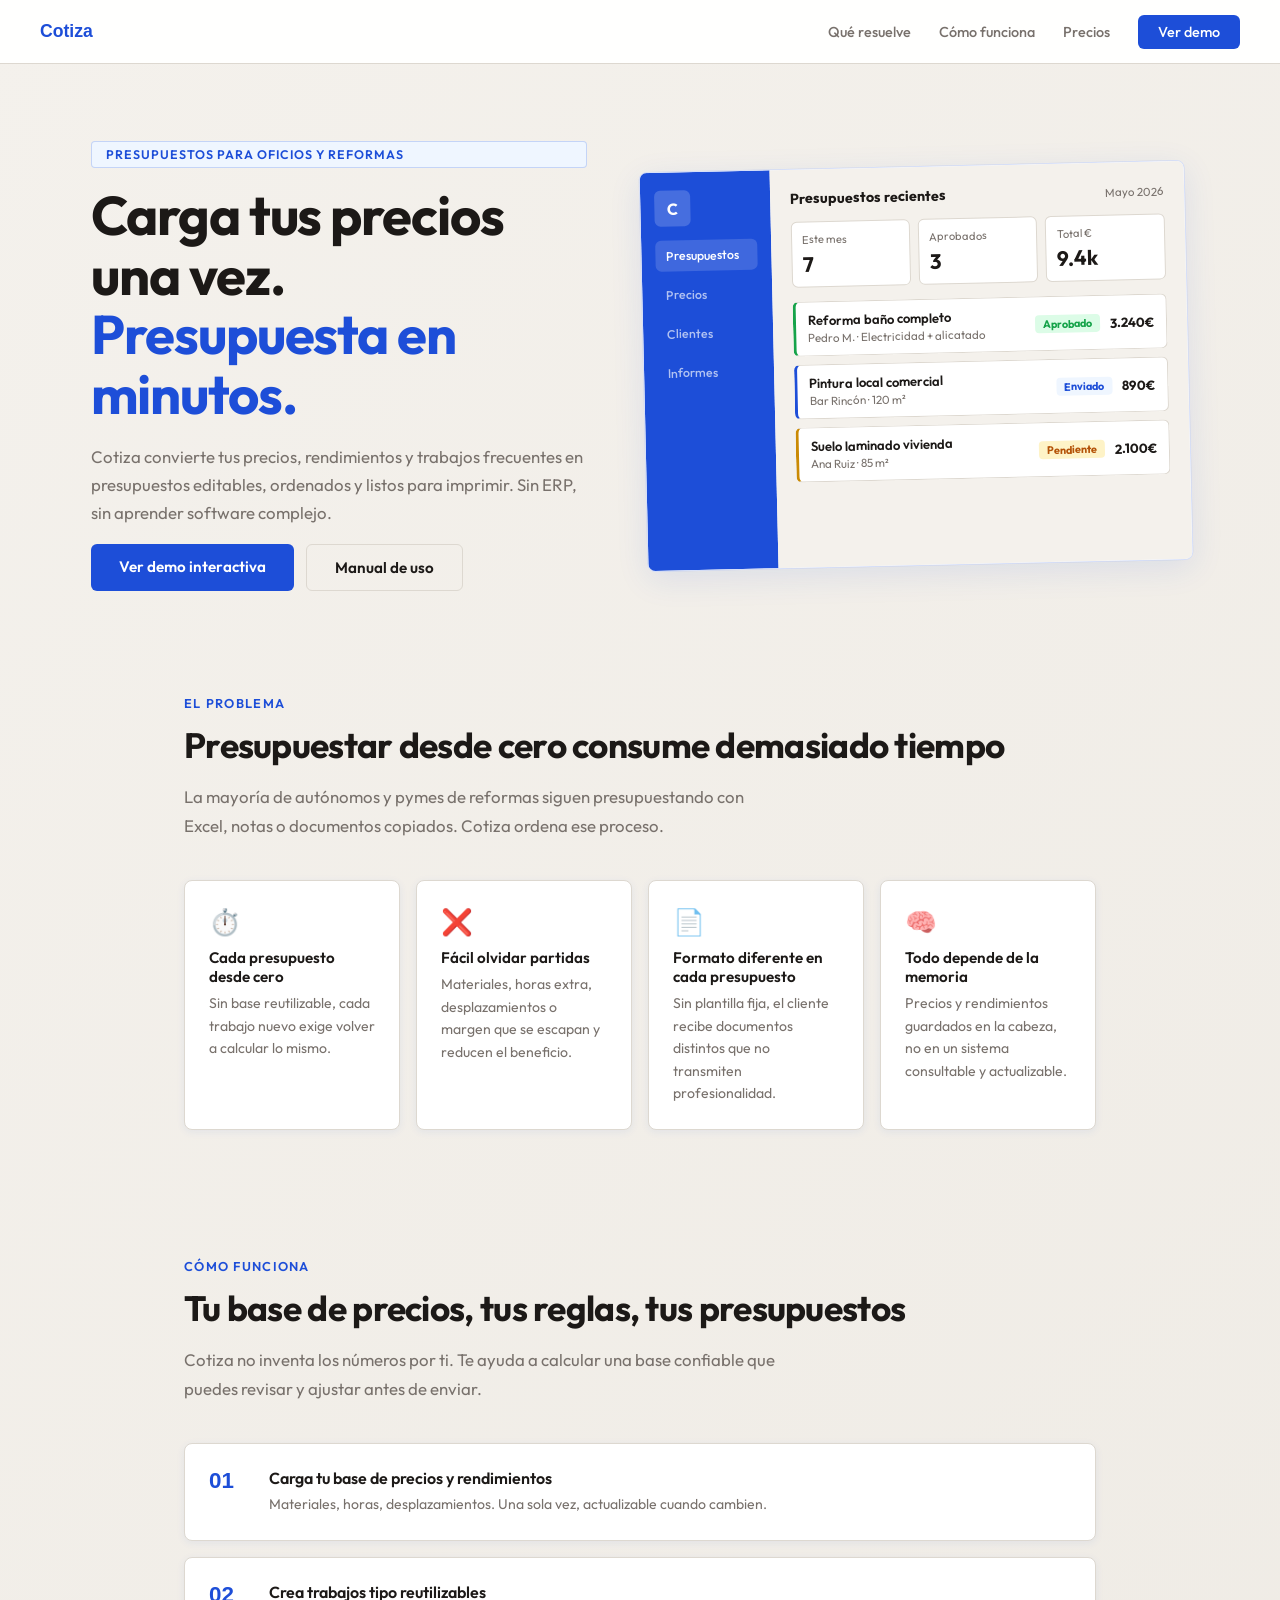
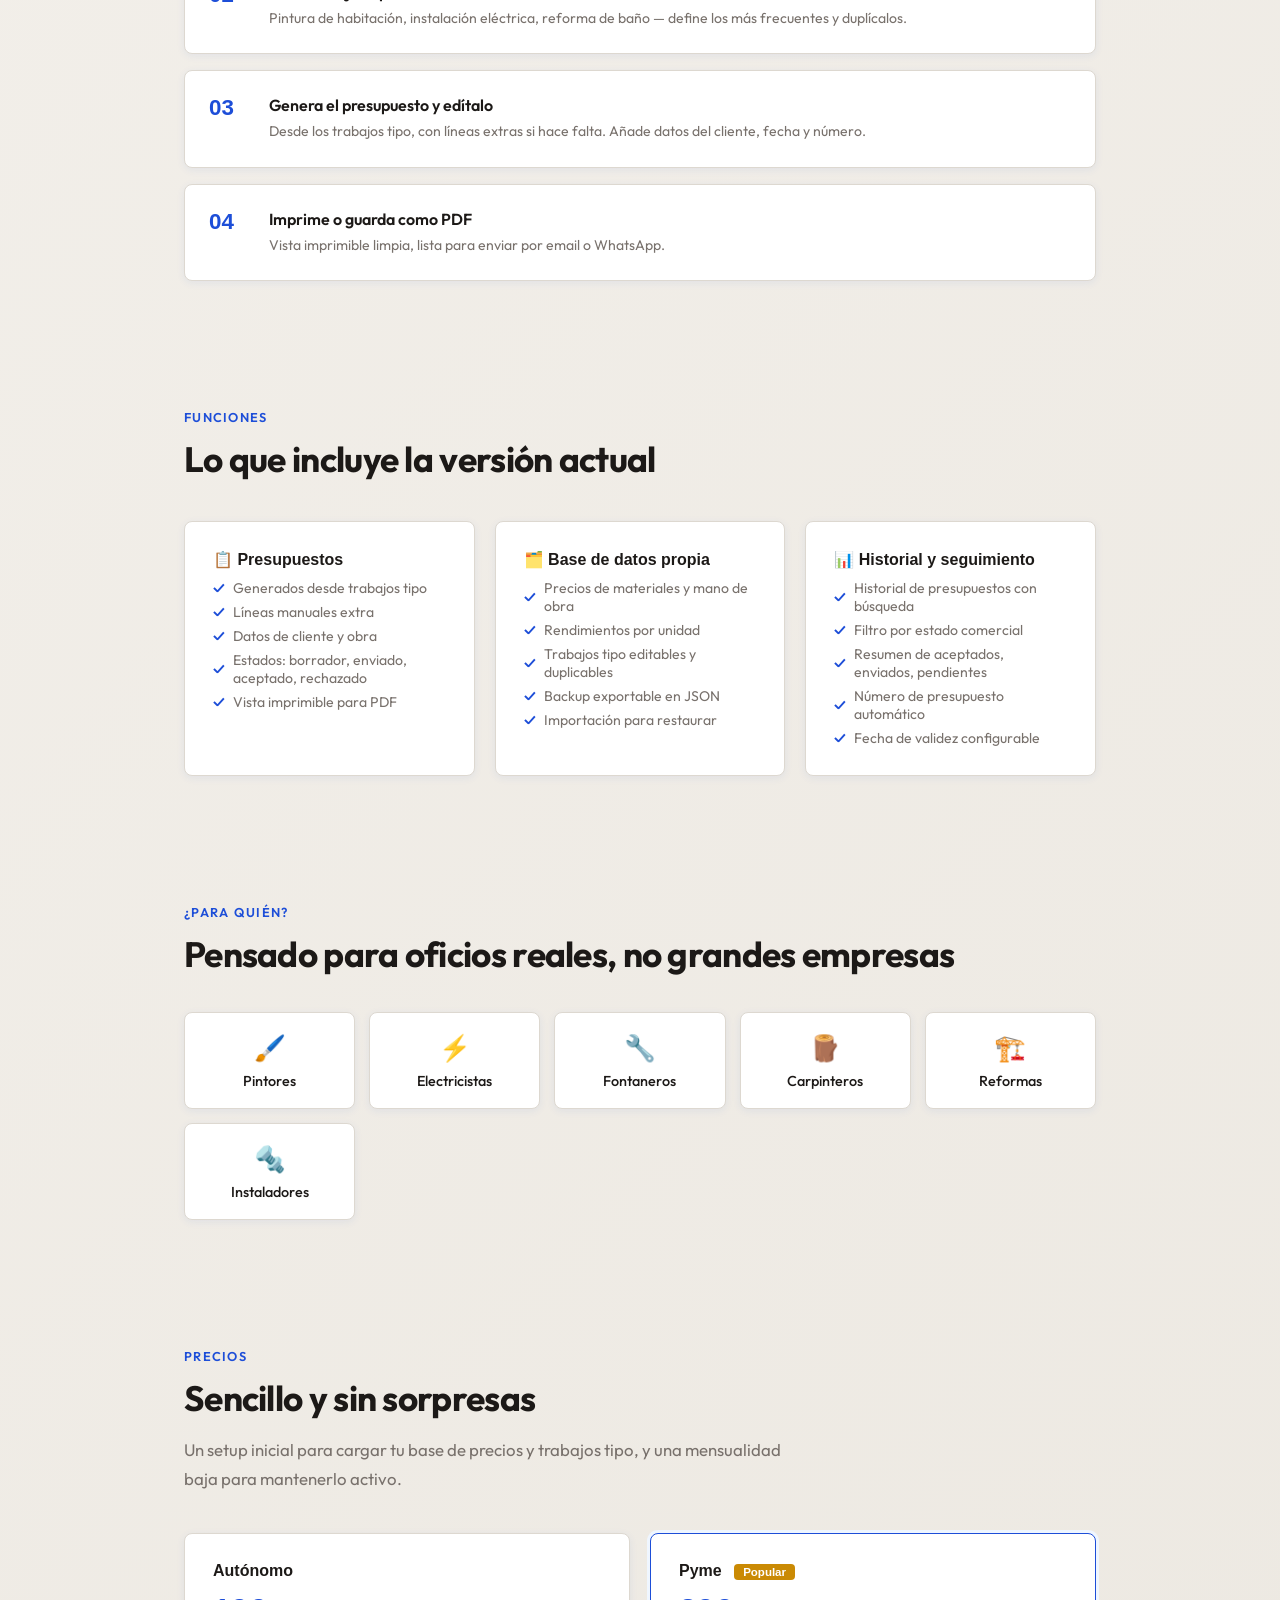
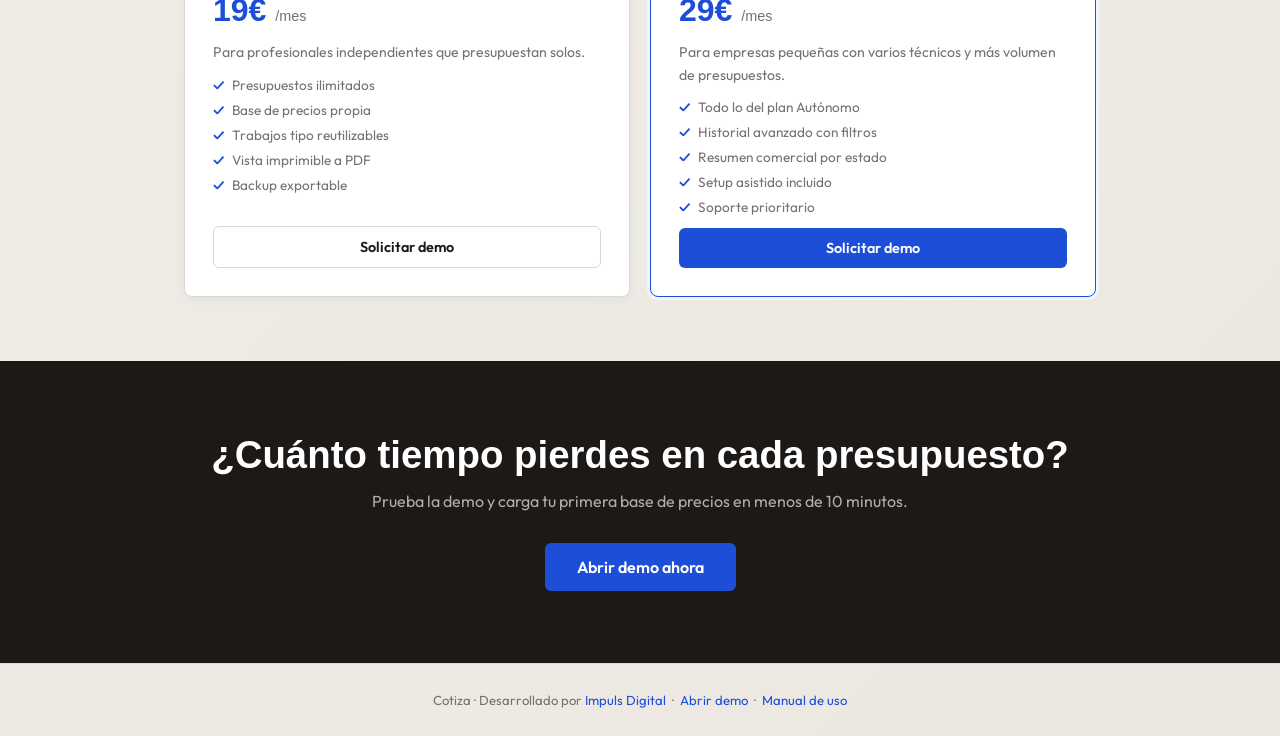
==== commit f58e62bb: "landing: hero 2-col + product mockup + Outfit font" ====
--- a/index.html
+++ b/index.html
@@ -7,7 +7,7 @@
   <meta name="description" content="Cotiza convierte tus precios, rendimientos y trabajos frecuentes en presupuestos editables, ordenados y listos para imprimir. Sin ERP, sin complicaciones." />
   <link rel="icon" type="image/svg+xml" href="data:image/svg+xml,%3Csvg xmlns='http://www.w3.org/2000/svg' viewBox='0 0 32 32'%3E%3Crect width='32' height='32' rx='8' fill='%231d4ed8'/%3E%3Ctext x='16' y='23' font-family='sans-serif' font-size='20' font-weight='bold' text-anchor='middle' fill='white'%3EC%3C/text%3E%3C/svg%3E" />
   <link rel="preconnect" href="https://fonts.googleapis.com" />
-  <link href="https://fonts.googleapis.com/css2?family=DM+Sans:wght@400;500;600;700&family=Inter:wght@400;500&display=swap" rel="stylesheet" />
+  <link href="https://fonts.googleapis.com/css2?family=Outfit:wght@400;500;600;700&display=swap" rel="stylesheet" />
   <style>
     :root {
       --bg: #f4f1ec;
@@ -23,7 +23,7 @@
       --shadow: 0 2px 8px rgba(29,78,216,0.07);
     }
     * { box-sizing: border-box; margin: 0; padding: 0; }
-    body { font-family: "Inter", sans-serif; color: var(--text); background: linear-gradient(135deg, #f4f1ec 0%, #ece8e1 100%); min-height: 100vh; }
+    body { font-family: "Outfit", sans-serif; color: var(--text); background: linear-gradient(135deg, #f4f1ec 0%, #ece8e1 100%); min-height: 100vh; }
 
     nav { position: sticky; top: 0; z-index: 100; display: flex; align-items: center; justify-content: space-between; padding: 0 40px; height: 64px; background: rgba(255,255,255,0.95); backdrop-filter: blur(12px); border-bottom: 1px solid var(--border); }
     .nav-brand { font-family: "DM Sans", sans-serif; font-size: 1.1rem; font-weight: 700; color: var(--accent-dark); text-decoration: none; }
@@ -33,12 +33,13 @@
     .nav-cta { background: var(--accent) !important; color: #fff !important; padding: 8px 20px; border-radius: 6px; font-size: 0.9rem; font-weight: 600; text-decoration: none; }
     .nav-cta:hover { background: var(--accent-dark) !important; }
 
-    .hero { max-width: 900px; margin: 0 auto; padding: 80px 24px 64px; text-align: center; }
-    .eyebrow { display: inline-block; background: var(--accent-soft); color: var(--accent); font-size: 0.8rem; font-weight: 600; letter-spacing: .08em; text-transform: uppercase; padding: 5px 14px; border-radius: 4px; margin-bottom: 20px; border: 1px solid rgba(29,78,216,0.2); }
-    h1 { font-family: "DM Sans", sans-serif; font-size: clamp(2rem, 5vw, 3.2rem); font-weight: 700; line-height: 1.15; letter-spacing: -0.03em; margin-bottom: 20px; }
+    .hero { display: grid; grid-template-columns: minmax(0, 1fr) minmax(340px, 1.1fr); gap: clamp(24px, 5vw, 56px); align-items: center; padding: clamp(40px, 6vw, 80px) clamp(20px, 4vw, 60px) 40px; max-width: 1200px; margin: 0 auto; overflow: hidden; }
+    .hero-copy { display: grid; gap: 18px; }
+    .eyebrow { display: inline-block; background: var(--accent-soft); color: var(--accent); font-size: 0.78rem; font-weight: 600; letter-spacing: .08em; text-transform: uppercase; padding: 5px 14px; border-radius: 4px; border: 1px solid rgba(29,78,216,0.2); }
+    h1 { font-family: "Outfit", sans-serif; font-size: clamp(2.1rem, 5vw, 3.4rem); font-weight: 700; line-height: 1.1; letter-spacing: -0.02em; margin: 0; }
     h1 em { color: var(--accent); font-style: normal; }
-    .hero-sub { font-size: 1.1rem; color: var(--muted); line-height: 1.7; max-width: 620px; margin: 0 auto 36px; }
-    .hero-actions { display: flex; gap: 14px; justify-content: center; flex-wrap: wrap; }
+    .hero-sub { font-size: 1.05rem; color: var(--muted); line-height: 1.65; max-width: 560px; margin: 0; }
+    .hero-actions { display: flex; gap: 12px; flex-wrap: wrap; }
     .btn-primary { background: var(--accent); color: #fff; padding: 13px 28px; border-radius: 6px; font-weight: 600; text-decoration: none; font-size: 0.95rem; }
     .btn-primary:hover { background: var(--accent-dark); }
     .btn-ghost { background: transparent; color: var(--text); padding: 13px 28px; border-radius: 6px; font-weight: 600; text-decoration: none; border: 1.5px solid var(--border); font-size: 0.95rem; }
@@ -46,7 +47,7 @@
 
     .section { max-width: 960px; margin: 0 auto; padding: 64px 24px; }
     .section-label { font-size: 0.8rem; font-weight: 600; letter-spacing: .1em; text-transform: uppercase; color: var(--accent); margin-bottom: 12px; }
-    .section-title { font-family: "DM Sans", sans-serif; font-size: clamp(1.5rem, 3vw, 2.2rem); font-weight: 700; letter-spacing: -0.02em; margin-bottom: 16px; }
+    .section-title { font-family: "Outfit", sans-serif; font-size: clamp(1.5rem, 3vw, 2.2rem); font-weight: 700; letter-spacing: -0.02em; margin-bottom: 16px; }
     .section-sub { color: var(--muted); font-size: 1.05rem; line-height: 1.7; max-width: 600px; }
 
     .problema-grid { display: grid; grid-template-columns: repeat(auto-fit, minmax(200px, 1fr)); gap: 16px; margin-top: 40px; }
@@ -97,6 +98,33 @@
     footer { text-align: center; padding: 28px 24px; font-size: 0.82rem; color: var(--muted); border-top: 1px solid var(--border); }
     footer a { color: var(--accent); text-decoration: none; }
 
+    .hero-shot { display: grid; grid-template-columns: 130px minmax(0, 1fr); min-height: 400px; border: 1px solid rgba(29,78,216,0.18); border-radius: 8px; overflow: hidden; box-shadow: 0 8px 32px rgba(29,78,216,0.10); transform: rotate(-1.3deg); text-align: left; font-size: 0.82rem; background: #fff; }
+    .hs-sidebar { background: #1d4ed8; color: #fff; padding: 18px 14px; display: flex; flex-direction: column; gap: 8px; }
+    .hs-logo { width: 36px; height: 36px; border-radius: 6px; background: rgba(255,255,255,0.18); margin-bottom: 6px; display: flex; align-items: center; justify-content: center; font-family: "Outfit",sans-serif; font-weight: 700; font-size: 1rem; }
+    .hs-nav { padding: 8px 10px; border-radius: 6px; font-size: 0.78rem; font-weight: 500; color: rgba(255,255,255,0.65); }
+    .hs-nav.active { background: rgba(255,255,255,0.15); color: #fff; }
+    .hs-main { background: #f4f1ec; padding: 20px; display: grid; align-content: start; gap: 14px; }
+    .hs-head { display: flex; justify-content: space-between; align-items: center; }
+    .hs-head strong { font-size: 0.9rem; font-weight: 700; color: #1c1917; }
+    .hs-head span { font-size: 0.72rem; color: #78716c; }
+    .hs-stats { display: grid; grid-template-columns: repeat(3, 1fr); gap: 8px; }
+    .hs-stat { background: #fff; border: 1px solid #ddd8d0; border-radius: 6px; padding: 10px; }
+    .hs-stat small { display: block; color: #78716c; font-size: 0.7rem; margin-bottom: 4px; }
+    .hs-stat strong { font-size: 1.3rem; font-weight: 700; color: #1c1917; }
+    .hs-rows { display: grid; gap: 8px; }
+    .hs-row { display: flex; align-items: center; gap: 10px; background: #fff; border: 1px solid #ddd8d0; border-left: 3px solid #1d4ed8; border-radius: 6px; padding: 10px 12px; }
+    .hs-row.ok { border-left-color: #16a34a; }
+    .hs-row.pend { border-left-color: #ca8a04; }
+    .hs-row-info { flex: 1; }
+    .hs-row-info strong, .hs-row-info span { display: block; }
+    .hs-row-info strong { font-size: 0.82rem; font-weight: 600; color: #1c1917; }
+    .hs-row-info span { font-size: 0.73rem; color: #78716c; margin-top: 2px; }
+    .hs-badge { font-size: 0.68rem; font-weight: 700; padding: 2px 8px; border-radius: 4px; white-space: nowrap; }
+    .hs-badge.ok { background: #dcfce7; color: #16a34a; }
+    .hs-badge.pend { background: #fef3c7; color: #b45309; }
+    .hs-badge.sent { background: #eff6ff; color: #1d4ed8; }
+    .hs-amount { font-size: 0.82rem; font-weight: 700; color: #1c1917; white-space: nowrap; }
+    @media (max-width: 760px) { .hero { grid-template-columns: 1fr; } .hero-shot { transform: none; } }
     @media (max-width: 600px) { nav { padding: 0 20px; } .nav-links { display: none; } }
   </style>
 </head>
@@ -113,12 +141,51 @@
 </nav>
 
 <section class="hero">
-  <div class="eyebrow">Presupuestos para oficios y reformas</div>
-  <h1>Carga tus precios una vez. <em>Presupuesta en minutos.</em></h1>
-  <p class="hero-sub">Cotiza convierte tus precios, rendimientos y trabajos frecuentes en presupuestos editables, ordenados y listos para imprimir. Sin ERP, sin aprender software complejo.</p>
-  <div class="hero-actions">
-    <a class="btn-primary" href="app/index.html">Ver demo interactiva</a>
-    <a class="btn-ghost" href="manual.html" target="_blank">Manual de uso</a>
+  <div class="hero-copy">
+    <div class="eyebrow">Presupuestos para oficios y reformas</div>
+    <h1>Carga tus precios una vez. <em>Presupuesta en minutos.</em></h1>
+    <p class="hero-sub">Cotiza convierte tus precios, rendimientos y trabajos frecuentes en presupuestos editables, ordenados y listos para imprimir. Sin ERP, sin aprender software complejo.</p>
+    <div class="hero-actions">
+      <a class="btn-primary" href="app/index.html">Ver demo interactiva</a>
+      <a class="btn-ghost" href="manual.html" target="_blank">Manual de uso</a>
+    </div>
+  </div>
+  <div class="hero-shot" aria-hidden="true">
+    <div class="hs-sidebar">
+      <div class="hs-logo">C</div>
+      <div class="hs-nav active">Presupuestos</div>
+      <div class="hs-nav">Precios</div>
+      <div class="hs-nav">Clientes</div>
+      <div class="hs-nav">Informes</div>
+    </div>
+    <div class="hs-main">
+      <div class="hs-head">
+        <strong>Presupuestos recientes</strong>
+        <span>Mayo 2026</span>
+      </div>
+      <div class="hs-stats">
+        <div class="hs-stat"><small>Este mes</small><strong>7</strong></div>
+        <div class="hs-stat"><small>Aprobados</small><strong>3</strong></div>
+        <div class="hs-stat"><small>Total €</small><strong>9.4k</strong></div>
+      </div>
+      <div class="hs-rows">
+        <div class="hs-row ok">
+          <div class="hs-row-info"><strong>Reforma baño completo</strong><span>Pedro M. · Electricidad + alicatado</span></div>
+          <span class="hs-badge ok">Aprobado</span>
+          <span class="hs-amount">3.240€</span>
+        </div>
+        <div class="hs-row sent">
+          <div class="hs-row-info"><strong>Pintura local comercial</strong><span>Bar Rincón · 120 m²</span></div>
+          <span class="hs-badge sent">Enviado</span>
+          <span class="hs-amount">890€</span>
+        </div>
+        <div class="hs-row pend">
+          <div class="hs-row-info"><strong>Suelo laminado vivienda</strong><span>Ana Ruiz · 85 m²</span></div>
+          <span class="hs-badge pend">Pendiente</span>
+          <span class="hs-amount">2.100€</span>
+        </div>
+      </div>
+    </div>
   </div>
 </section>
 
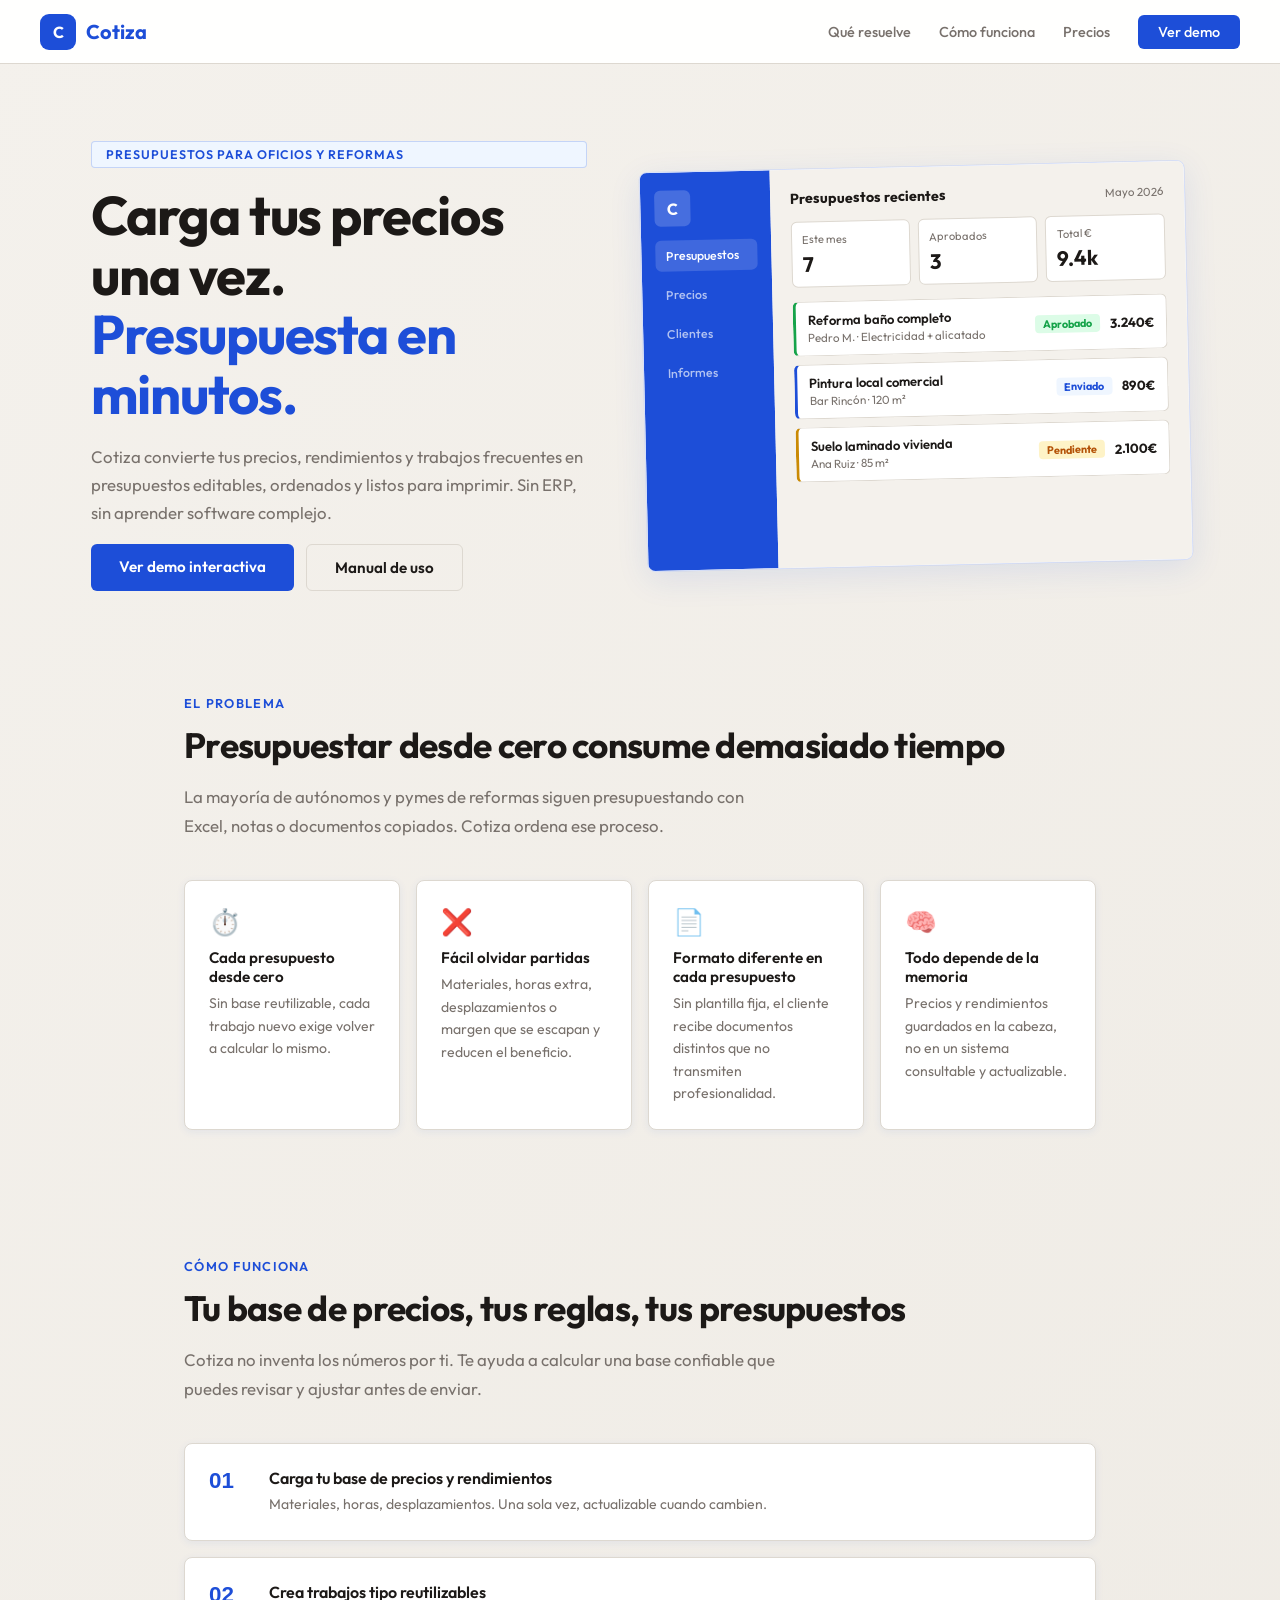
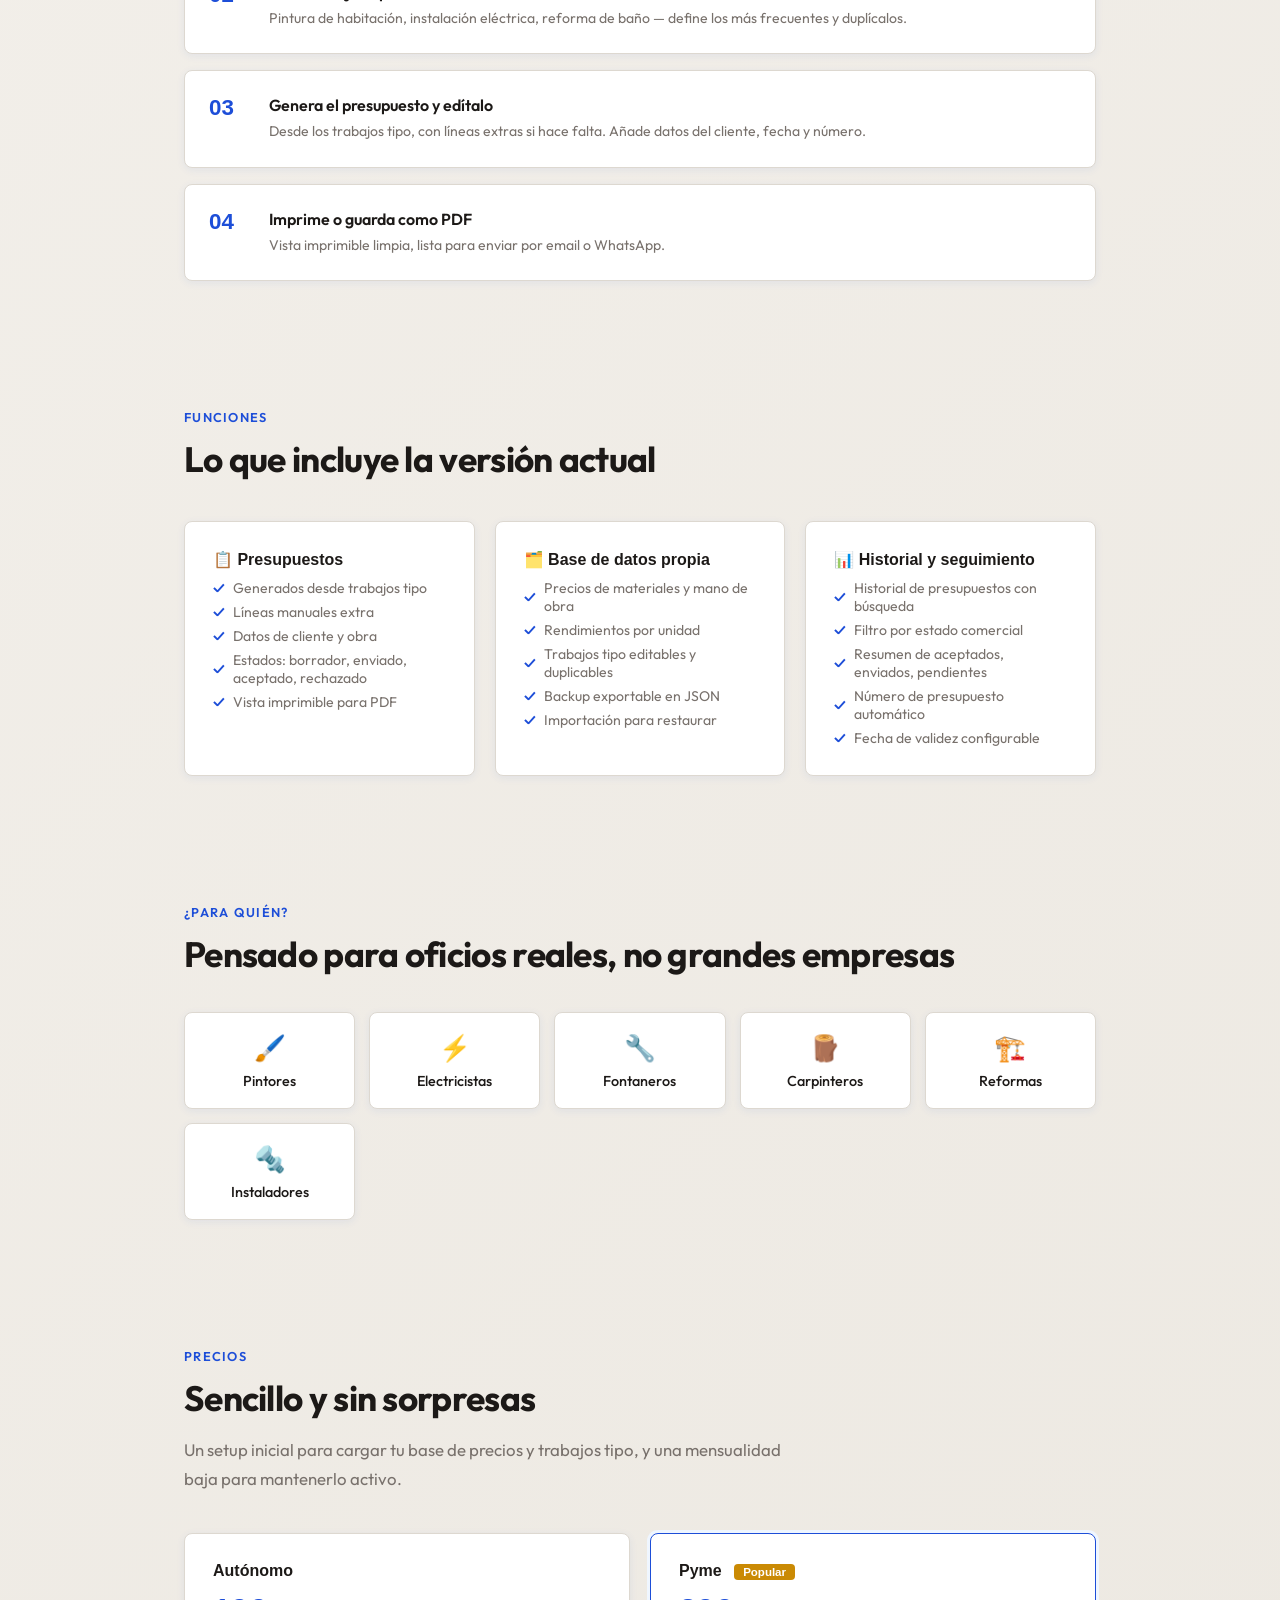
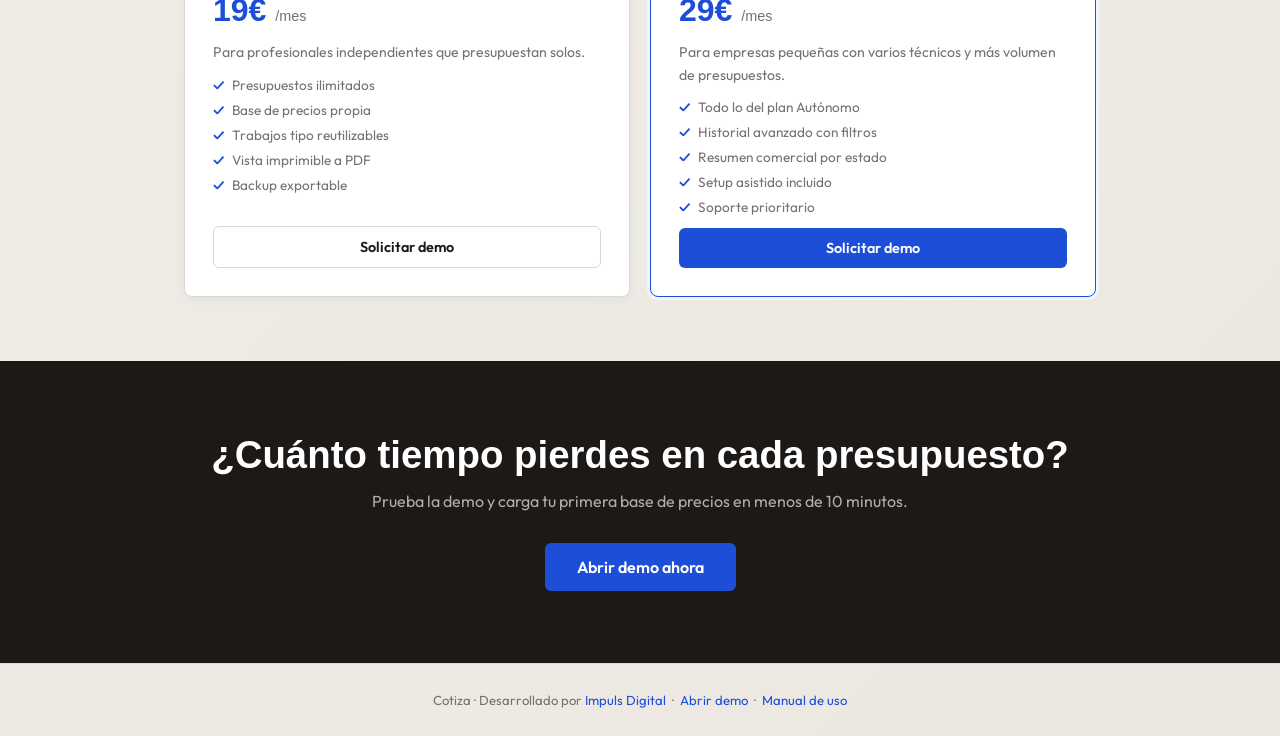
==== commit 608ece96: "nav: logo mark + brand mas grande" ====
--- a/index.html
+++ b/index.html
@@ -26,7 +26,8 @@
     body { font-family: "Outfit", sans-serif; color: var(--text); background: linear-gradient(135deg, #f4f1ec 0%, #ece8e1 100%); min-height: 100vh; }
 
     nav { position: sticky; top: 0; z-index: 100; display: flex; align-items: center; justify-content: space-between; padding: 0 40px; height: 64px; background: rgba(255,255,255,0.95); backdrop-filter: blur(12px); border-bottom: 1px solid var(--border); }
-    .nav-brand { font-family: "DM Sans", sans-serif; font-size: 1.1rem; font-weight: 700; color: var(--accent-dark); text-decoration: none; }
+    .nav-brand { display: flex; align-items: center; gap: 10px; font-family: "Outfit", sans-serif; font-size: 1.25rem; font-weight: 700; color: var(--accent-dark); text-decoration: none; }
+    .nav-mark { width: 36px; height: 36px; border-radius: 9px; background: var(--accent); color: #fff; display: flex; align-items: center; justify-content: center; font-size: 1rem; font-weight: 700; flex-shrink: 0; }
     .nav-brand span { color: var(--accent); }
     .nav-links { display: flex; align-items: center; gap: 28px; }
     .nav-links a { color: var(--muted); text-decoration: none; font-size: 0.9rem; font-weight: 500; }
@@ -131,7 +132,7 @@
 <body>
 
 <nav>
-  <a class="nav-brand" href="#"><span>Cotiza</span></a>
+  <a class="nav-brand" href="#"><div class="nav-mark">C</div><span>Cotiza</span></a>
   <div class="nav-links">
     <a href="#problema">Qué resuelve</a>
     <a href="#como">Cómo funciona</a>
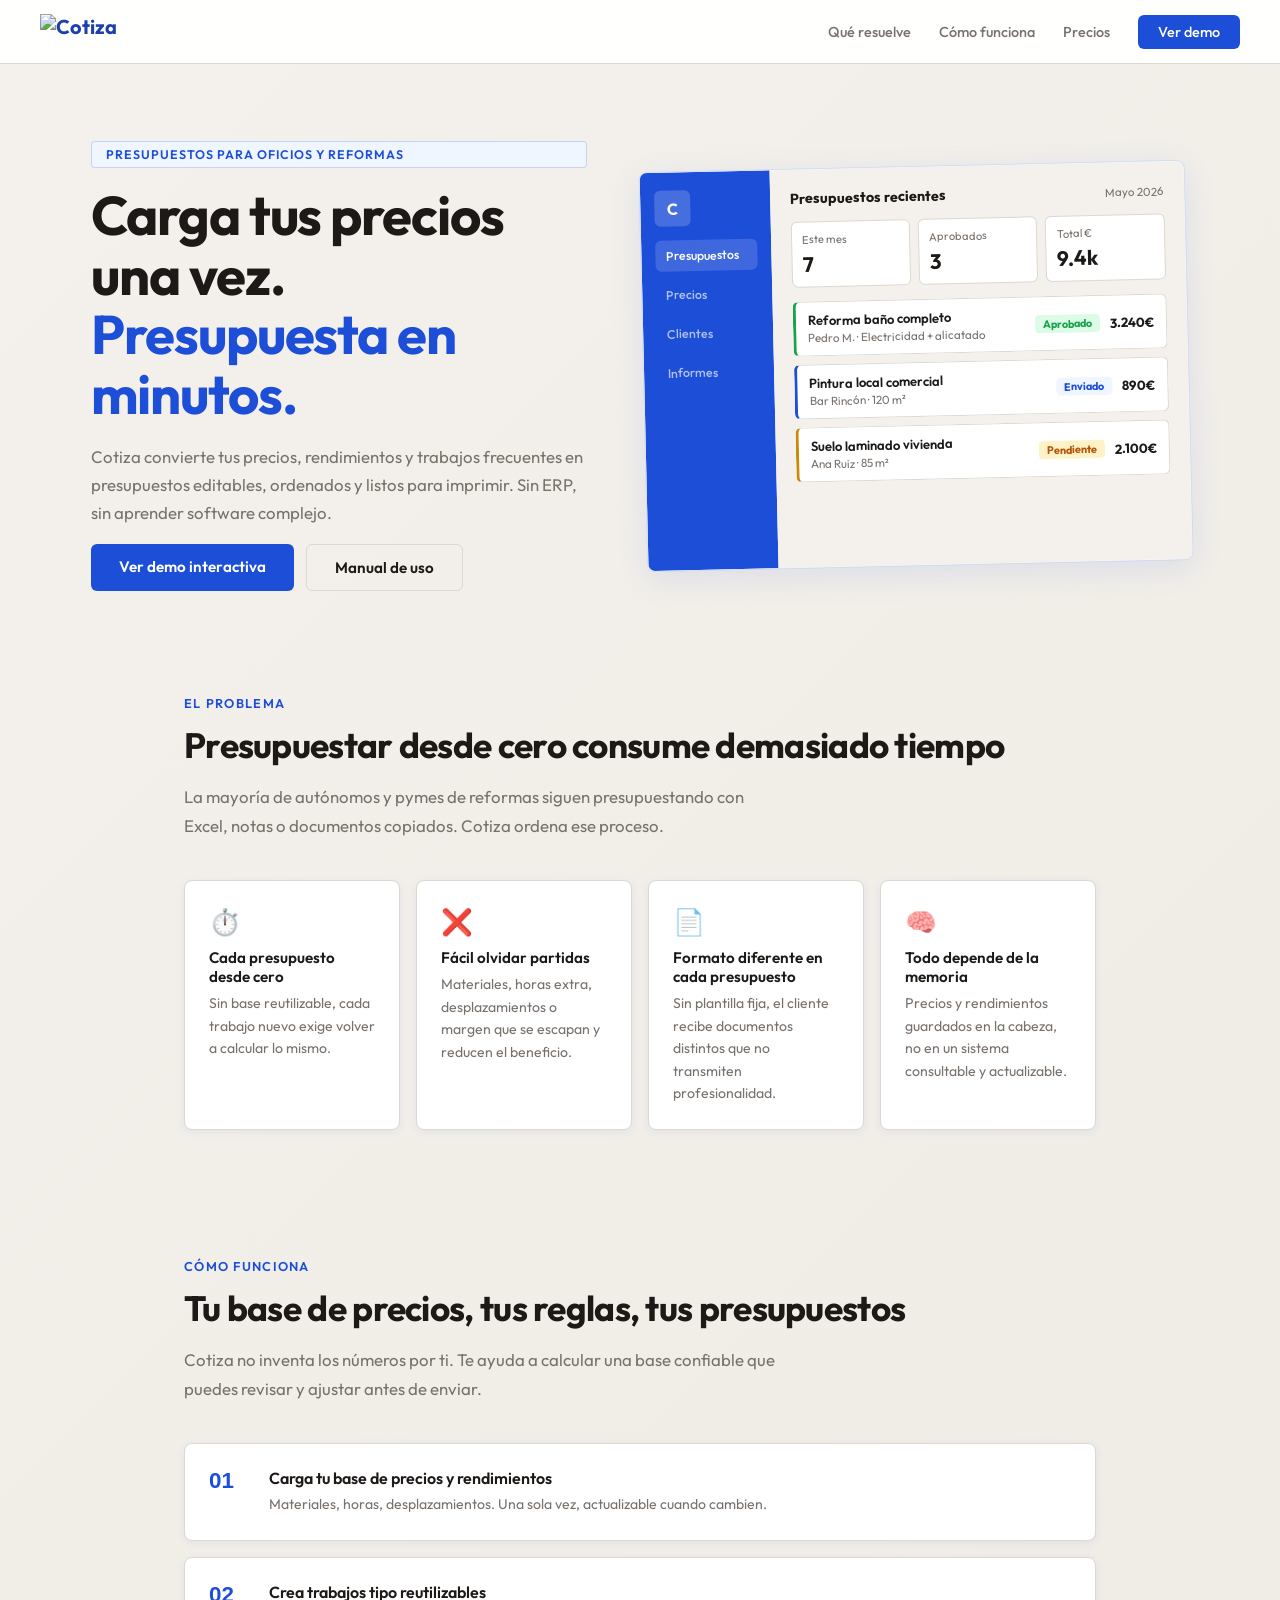
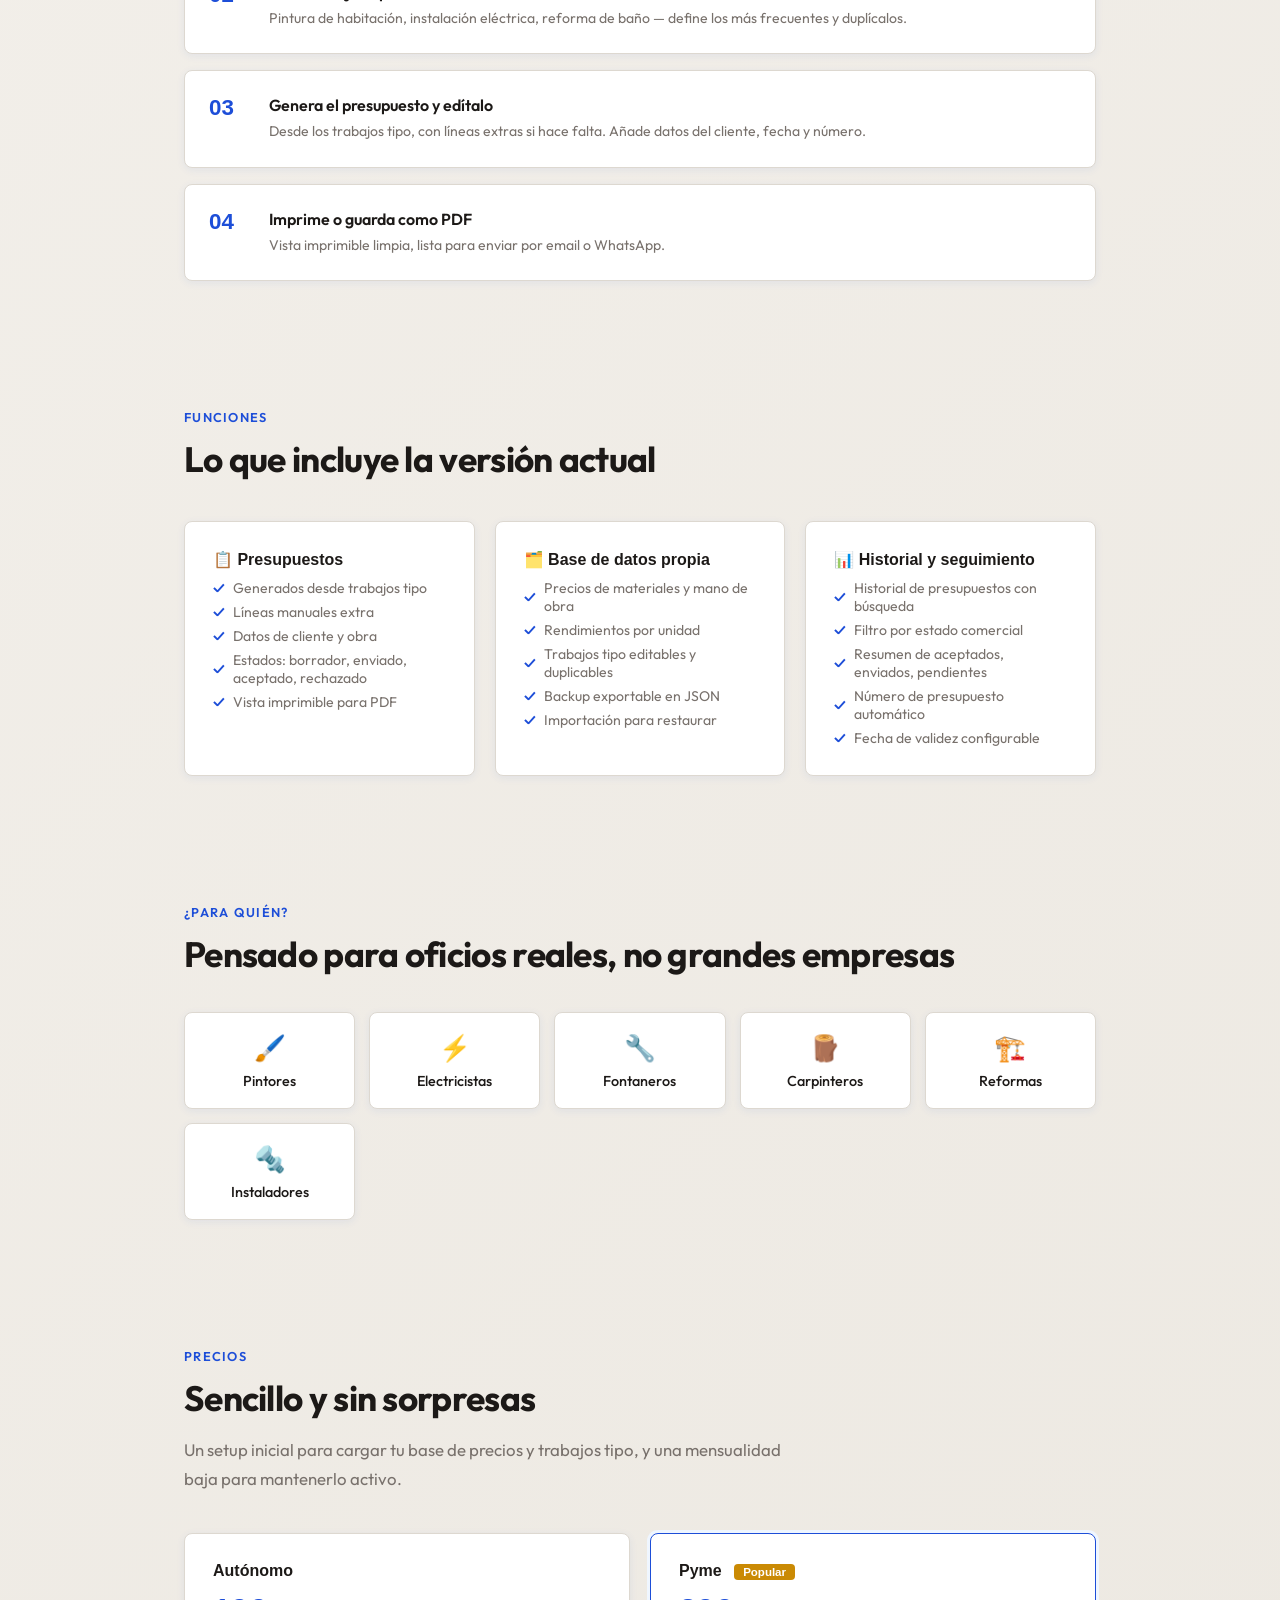
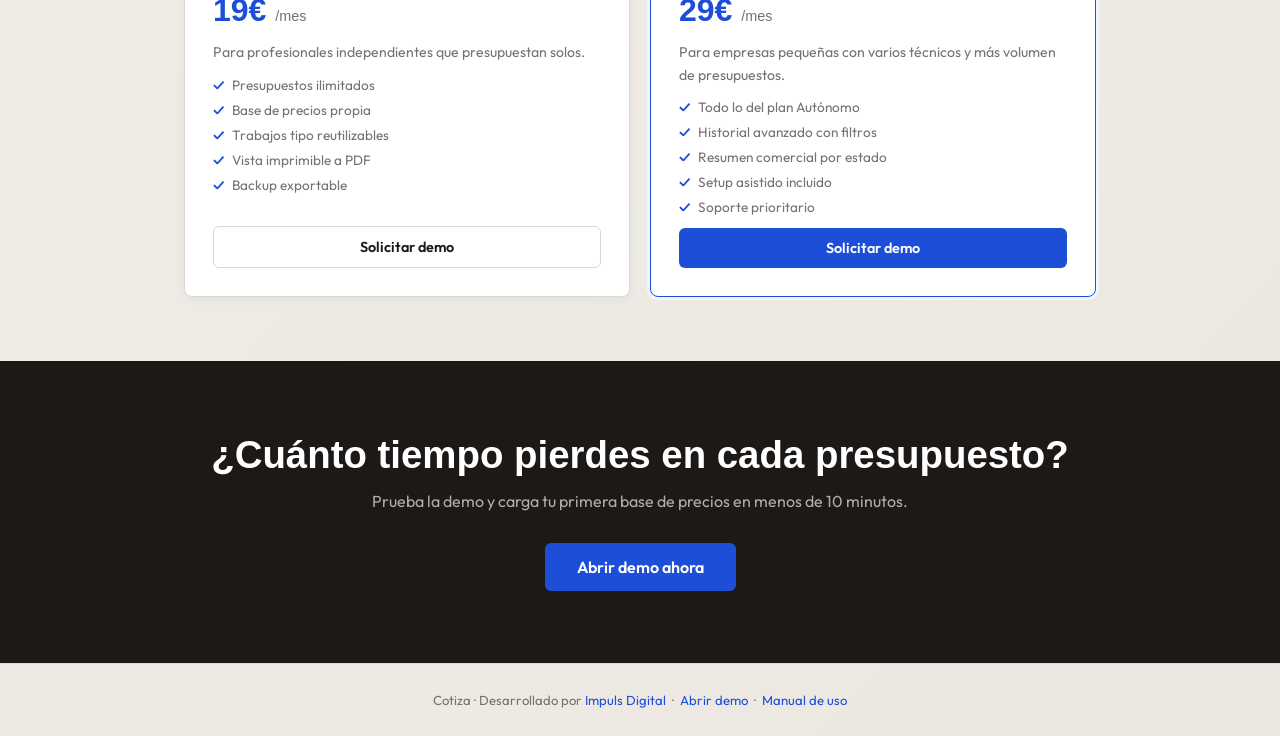
==== commit 724159c4: "nav: logo mark + brand mas grande" ====
--- a/index.html
+++ b/index.html
@@ -27,7 +27,7 @@
 
     nav { position: sticky; top: 0; z-index: 100; display: flex; align-items: center; justify-content: space-between; padding: 0 40px; height: 64px; background: rgba(255,255,255,0.95); backdrop-filter: blur(12px); border-bottom: 1px solid var(--border); }
     .nav-brand { display: flex; align-items: center; gap: 10px; font-family: "Outfit", sans-serif; font-size: 1.25rem; font-weight: 700; color: var(--accent-dark); text-decoration: none; }
-    .nav-mark { width: 36px; height: 36px; border-radius: 9px; background: var(--accent); color: #fff; display: flex; align-items: center; justify-content: center; font-size: 1rem; font-weight: 700; flex-shrink: 0; }
+    .nav-brand img { height: 36px; width: auto; display: block; }
     .nav-brand span { color: var(--accent); }
     .nav-links { display: flex; align-items: center; gap: 28px; }
     .nav-links a { color: var(--muted); text-decoration: none; font-size: 0.9rem; font-weight: 500; }
@@ -132,7 +132,7 @@
 <body>
 
 <nav>
-  <a class="nav-brand" href="#"><div class="nav-mark">C</div><span>Cotiza</span></a>
+  <a class="nav-brand" href="#"><img src="assets/cotiza-logo.svg" alt="Cotiza" /></a>
   <div class="nav-links">
     <a href="#problema">Qué resuelve</a>
     <a href="#como">Cómo funciona</a>
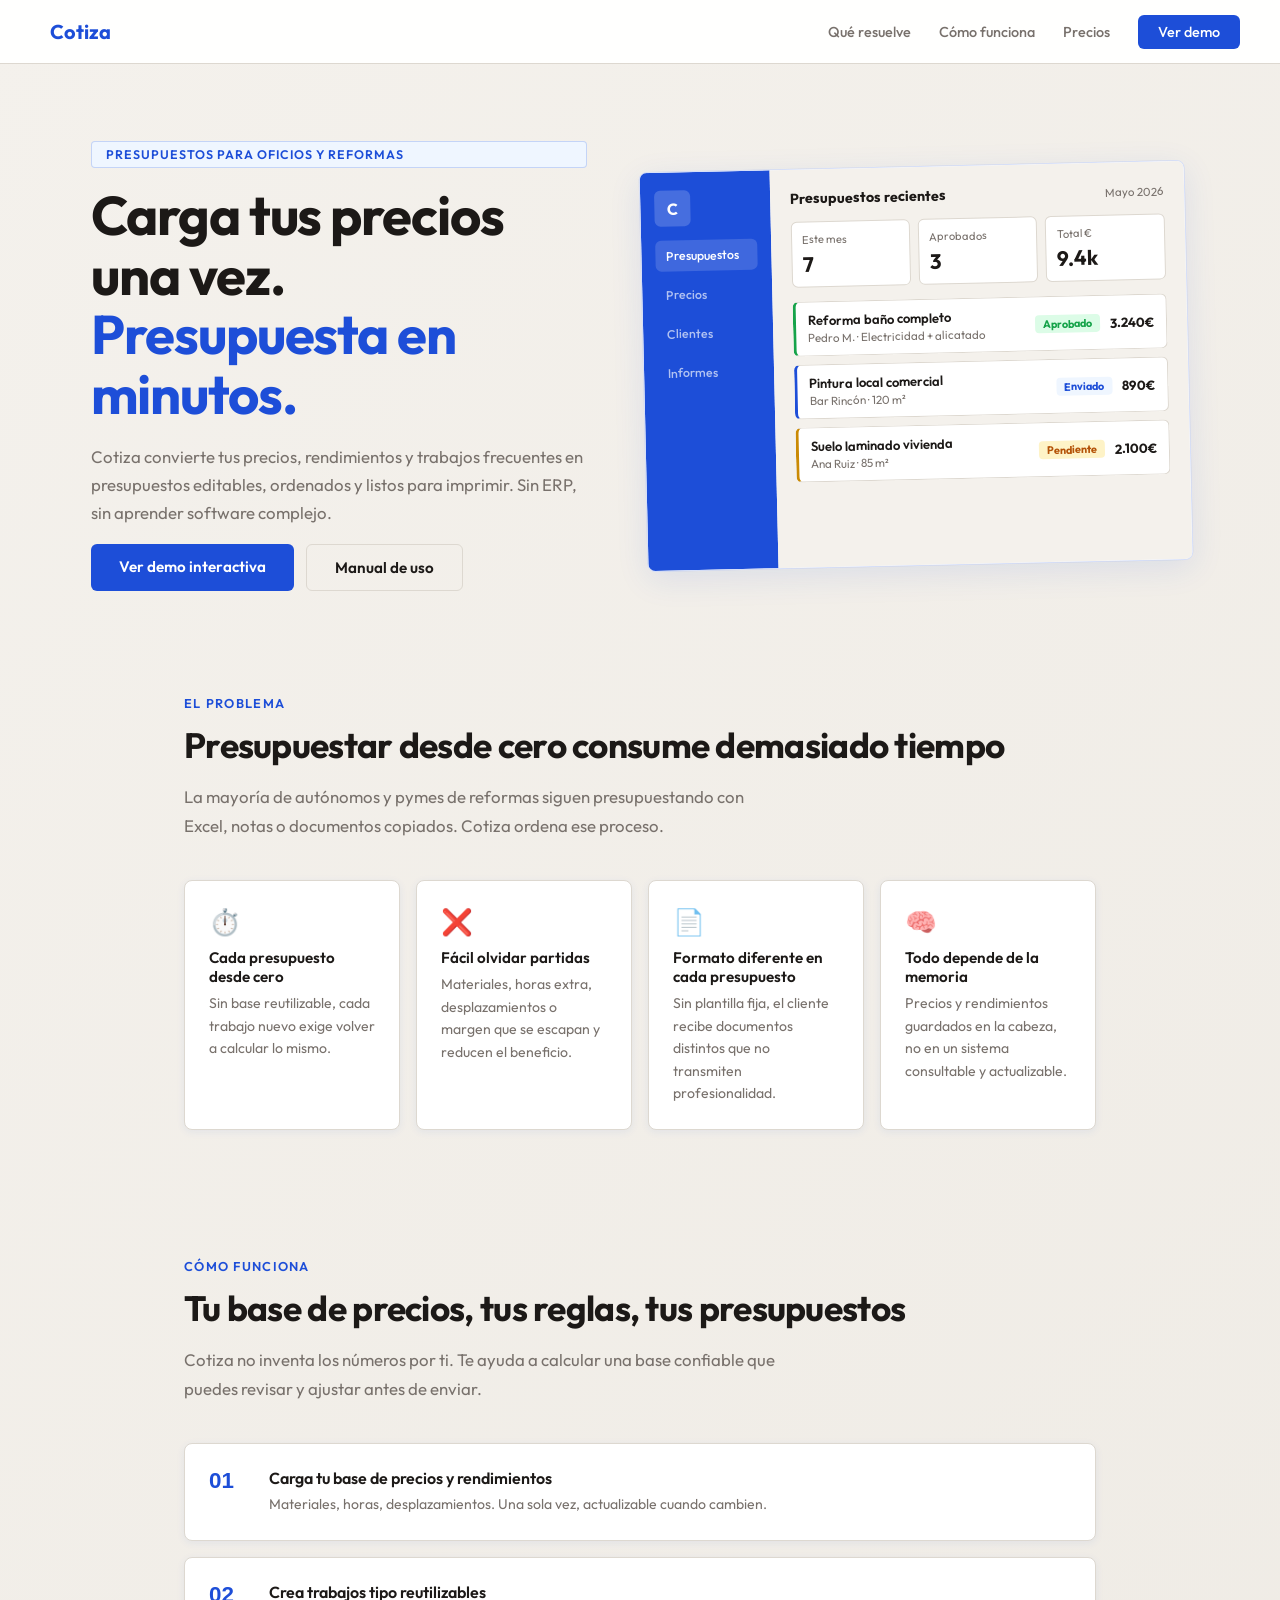
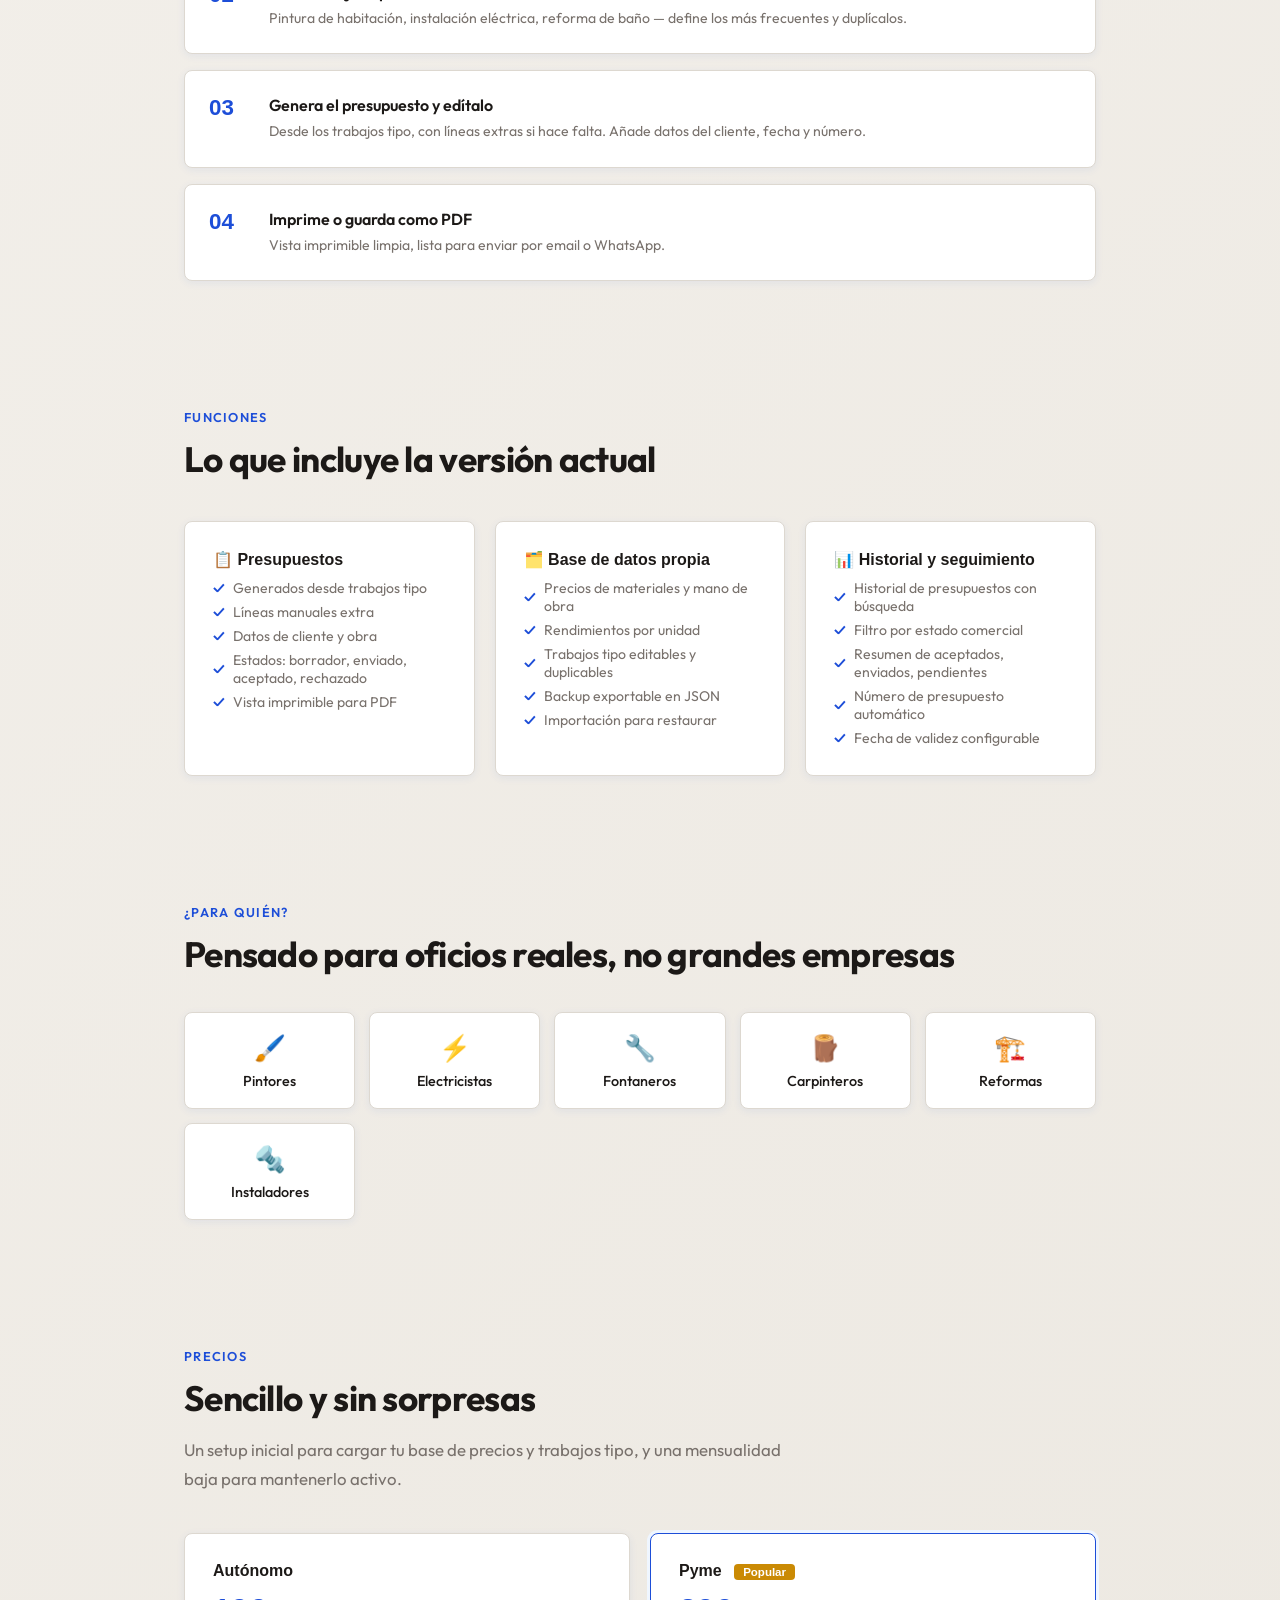
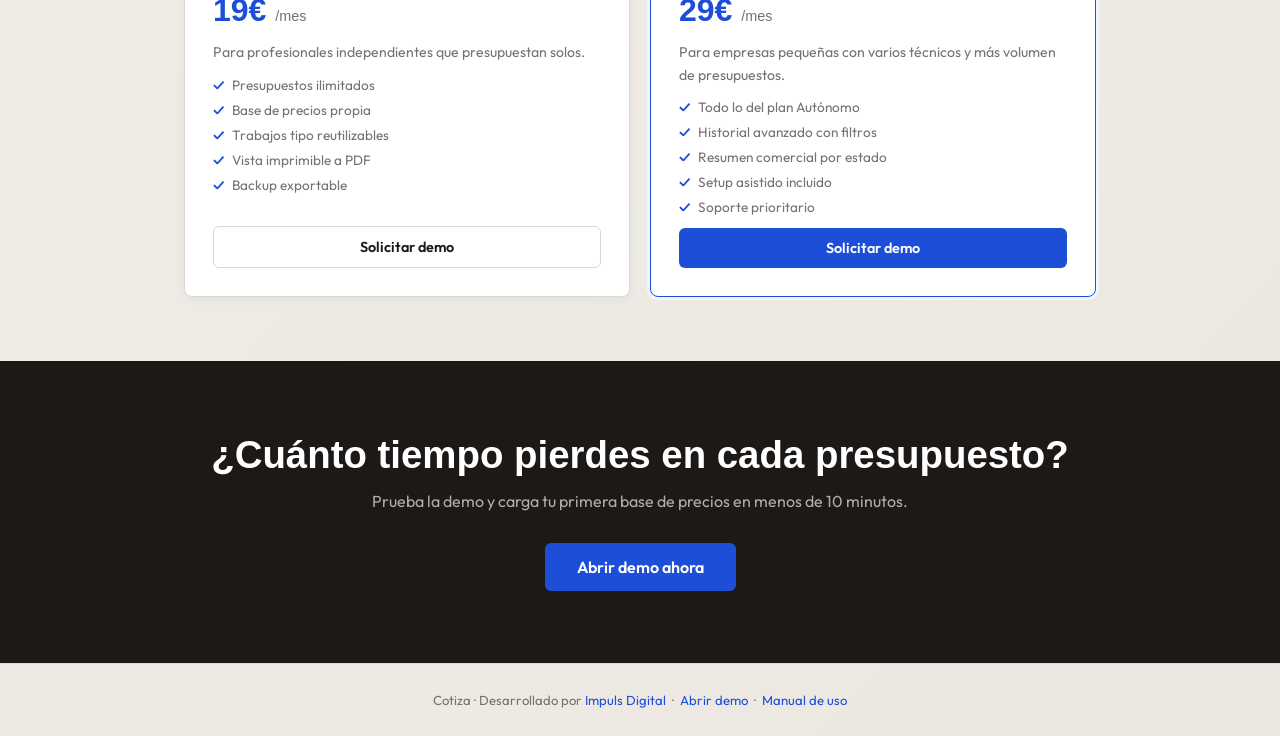
==== commit 239b9c99: "nav: logo mark + brand mas grande" ====
--- a/index.html
+++ b/index.html
@@ -132,7 +132,7 @@
 <body>
 
 <nav>
-  <a class="nav-brand" href="#"><img src="assets/cotiza-logo.svg" alt="Cotiza" /></a>
+  <a class="nav-brand" href="#"><img src="assets/cotiza-logo-mark.svg" alt="" /><span>Cotiza</span></a>
   <div class="nav-links">
     <a href="#problema">Qué resuelve</a>
     <a href="#como">Cómo funciona</a>
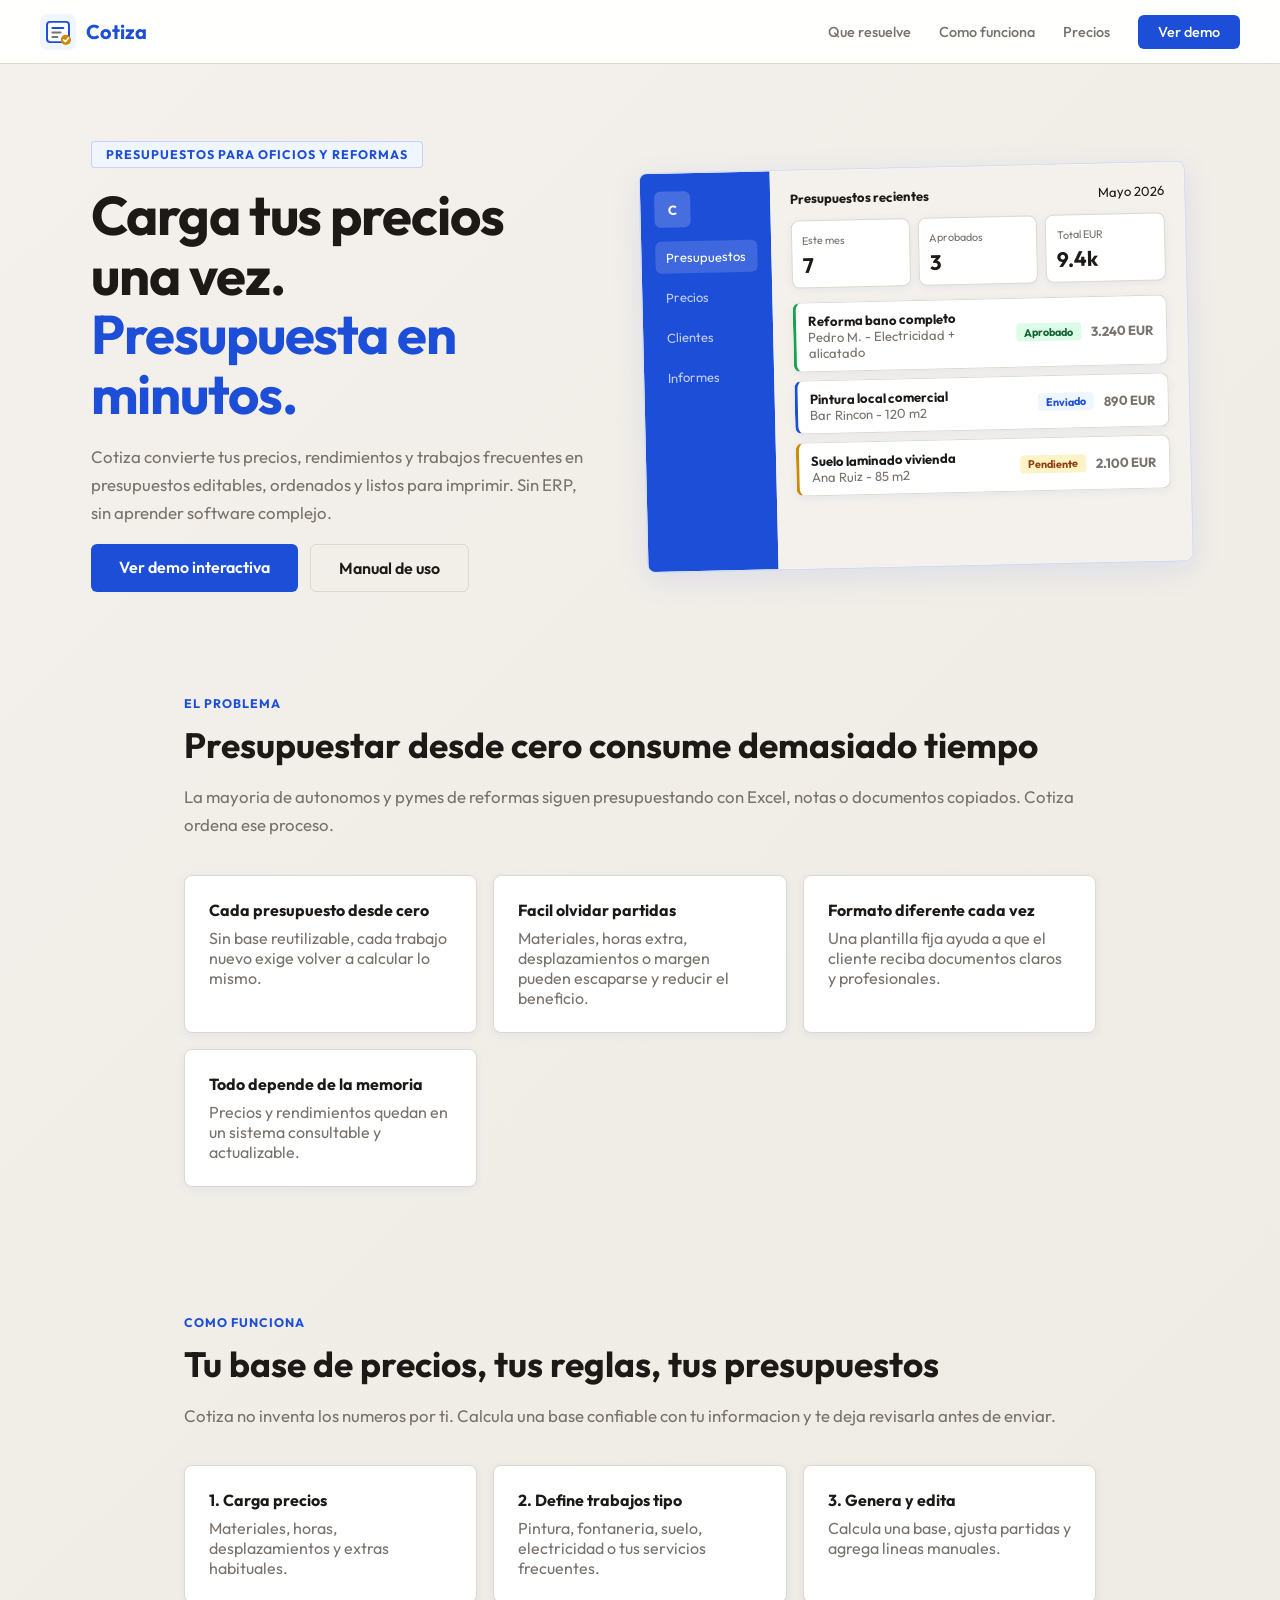
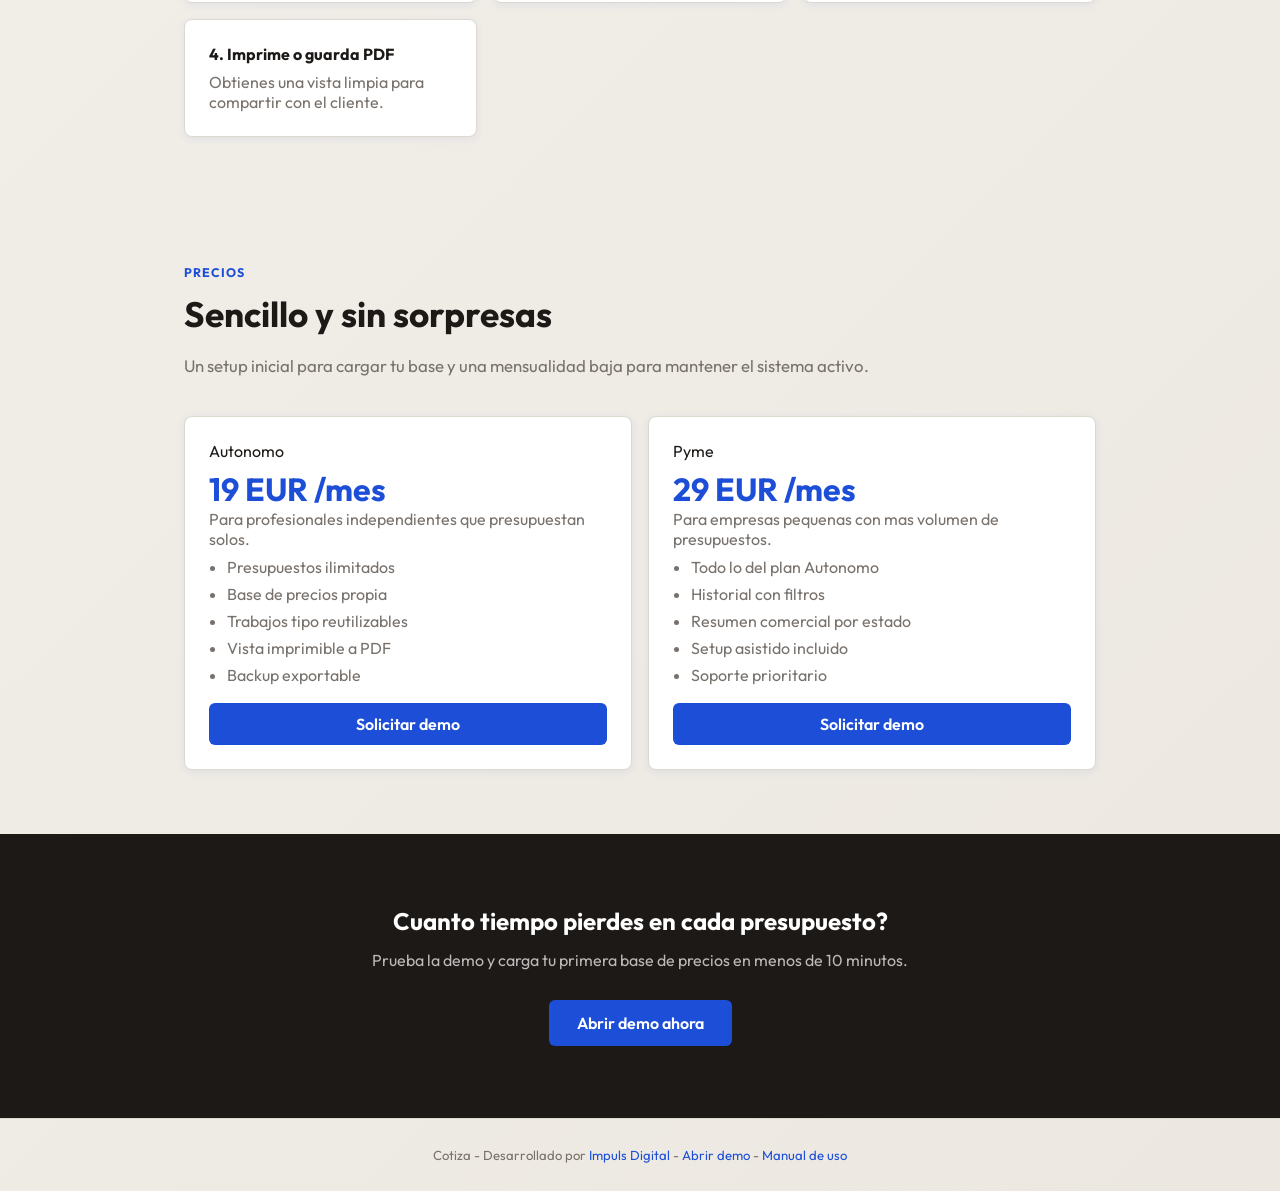
==== commit a975424f: "feat: integracion Supabase — conectar nube, sync, favicon" ====
--- a/index.html
+++ b/index.html
@@ -3,9 +3,9 @@
 <head>
   <meta charset="UTF-8" />
   <meta name="viewport" content="width=device-width, initial-scale=1.0" />
-  <title>Cotiza — Presupuestos profesionales para oficios y reformas</title>
-  <meta name="description" content="Cotiza convierte tus precios, rendimientos y trabajos frecuentes en presupuestos editables, ordenados y listos para imprimir. Sin ERP, sin complicaciones." />
-  <link rel="icon" type="image/svg+xml" href="data:image/svg+xml,%3Csvg xmlns='http://www.w3.org/2000/svg' viewBox='0 0 32 32'%3E%3Crect width='32' height='32' rx='8' fill='%231d4ed8'/%3E%3Ctext x='16' y='23' font-family='sans-serif' font-size='20' font-weight='bold' text-anchor='middle' fill='white'%3EC%3C/text%3E%3C/svg%3E" />
+  <title>Cotiza - Presupuestos profesionales para oficios y reformas</title>
+  <meta name="description" content="Cotiza convierte tus precios, rendimientos y trabajos frecuentes en presupuestos editables, ordenados y listos para imprimir." />
+  <link rel="icon" type="image/svg+xml" href="assets/cotiza-logo-mark.svg" />
   <link rel="preconnect" href="https://fonts.googleapis.com" />
   <link href="https://fonts.googleapis.com/css2?family=Outfit:wght@400;500;600;700&display=swap" rel="stylesheet" />
   <style>
@@ -19,294 +19,178 @@
       --accent-dark: #1e40af;
       --accent-soft: #eff6ff;
       --warm: #ca8a04;
-      --radius: 8px;
-      --shadow: 0 2px 8px rgba(29,78,216,0.07);
+      --shadow: 0 2px 8px rgba(29, 78, 216, 0.07);
     }
     * { box-sizing: border-box; margin: 0; padding: 0; }
     body { font-family: "Outfit", sans-serif; color: var(--text); background: linear-gradient(135deg, #f4f1ec 0%, #ece8e1 100%); min-height: 100vh; }
-
-    nav { position: sticky; top: 0; z-index: 100; display: flex; align-items: center; justify-content: space-between; padding: 0 40px; height: 64px; background: rgba(255,255,255,0.95); backdrop-filter: blur(12px); border-bottom: 1px solid var(--border); }
-    .nav-brand { display: flex; align-items: center; gap: 10px; font-family: "Outfit", sans-serif; font-size: 1.25rem; font-weight: 700; color: var(--accent-dark); text-decoration: none; }
-    .nav-brand img { height: 36px; width: auto; display: block; }
-    .nav-brand span { color: var(--accent); }
+    nav { position: sticky; top: 0; z-index: 10; display: flex; align-items: center; justify-content: space-between; height: 64px; padding: 0 40px; background: rgba(255,255,255,0.95); border-bottom: 1px solid var(--border); backdrop-filter: blur(12px); }
+    .nav-brand { display: flex; align-items: center; gap: 10px; color: var(--accent); font-size: 1.25rem; font-weight: 700; text-decoration: none; }
+    .nav-brand img { width: 36px; height: 36px; }
     .nav-links { display: flex; align-items: center; gap: 28px; }
     .nav-links a { color: var(--muted); text-decoration: none; font-size: 0.9rem; font-weight: 500; }
-    .nav-cta { background: var(--accent) !important; color: #fff !important; padding: 8px 20px; border-radius: 6px; font-size: 0.9rem; font-weight: 600; text-decoration: none; }
-    .nav-cta:hover { background: var(--accent-dark) !important; }
-
-    .hero { display: grid; grid-template-columns: minmax(0, 1fr) minmax(340px, 1.1fr); gap: clamp(24px, 5vw, 56px); align-items: center; padding: clamp(40px, 6vw, 80px) clamp(20px, 4vw, 60px) 40px; max-width: 1200px; margin: 0 auto; overflow: hidden; }
+    .nav-cta, .btn-primary { background: var(--accent); color: #fff !important; border-radius: 6px; font-weight: 600; text-decoration: none; }
+    .nav-cta { padding: 8px 20px; }
+    .btn-primary { display: inline-block; padding: 13px 28px; }
+    .btn-primary:hover, .nav-cta:hover { background: var(--accent-dark); }
+    .btn-ghost { display: inline-block; padding: 13px 28px; border: 1.5px solid var(--border); border-radius: 6px; color: var(--text); font-weight: 600; text-decoration: none; }
+    .hero { display: grid; grid-template-columns: minmax(0, 1fr) minmax(340px, 1.1fr); gap: clamp(24px, 5vw, 56px); align-items: center; max-width: 1200px; margin: 0 auto; padding: clamp(40px, 6vw, 80px) clamp(20px, 4vw, 60px) 40px; overflow: hidden; }
     .hero-copy { display: grid; gap: 18px; }
-    .eyebrow { display: inline-block; background: var(--accent-soft); color: var(--accent); font-size: 0.78rem; font-weight: 600; letter-spacing: .08em; text-transform: uppercase; padding: 5px 14px; border-radius: 4px; border: 1px solid rgba(29,78,216,0.2); }
-    h1 { font-family: "Outfit", sans-serif; font-size: clamp(2.1rem, 5vw, 3.4rem); font-weight: 700; line-height: 1.1; letter-spacing: -0.02em; margin: 0; }
+    .eyebrow, .section-label { color: var(--accent); font-size: 0.78rem; font-weight: 700; letter-spacing: 0.08em; text-transform: uppercase; }
+    .eyebrow { width: fit-content; padding: 5px 14px; border: 1px solid rgba(29,78,216,0.2); border-radius: 4px; background: var(--accent-soft); }
+    h1 { font-size: clamp(2.1rem, 5vw, 3.4rem); line-height: 1.1; letter-spacing: -0.02em; }
     h1 em { color: var(--accent); font-style: normal; }
-    .hero-sub { font-size: 1.05rem; color: var(--muted); line-height: 1.65; max-width: 560px; margin: 0; }
-    .hero-actions { display: flex; gap: 12px; flex-wrap: wrap; }
-    .btn-primary { background: var(--accent); color: #fff; padding: 13px 28px; border-radius: 6px; font-weight: 600; text-decoration: none; font-size: 0.95rem; }
-    .btn-primary:hover { background: var(--accent-dark); }
-    .btn-ghost { background: transparent; color: var(--text); padding: 13px 28px; border-radius: 6px; font-weight: 600; text-decoration: none; border: 1.5px solid var(--border); font-size: 0.95rem; }
-    .btn-ghost:hover { border-color: var(--accent); color: var(--accent); }
-
-    .section { max-width: 960px; margin: 0 auto; padding: 64px 24px; }
-    .section-label { font-size: 0.8rem; font-weight: 600; letter-spacing: .1em; text-transform: uppercase; color: var(--accent); margin-bottom: 12px; }
-    .section-title { font-family: "Outfit", sans-serif; font-size: clamp(1.5rem, 3vw, 2.2rem); font-weight: 700; letter-spacing: -0.02em; margin-bottom: 16px; }
-    .section-sub { color: var(--muted); font-size: 1.05rem; line-height: 1.7; max-width: 600px; }
-
-    .problema-grid { display: grid; grid-template-columns: repeat(auto-fit, minmax(200px, 1fr)); gap: 16px; margin-top: 40px; }
-    .problema-card { background: var(--surface); border: 1px solid var(--border); border-radius: var(--radius); padding: 24px; box-shadow: var(--shadow); }
-    .problema-icon { font-size: 1.6rem; margin-bottom: 10px; }
-    .problema-card h3 { font-size: 0.95rem; font-weight: 600; margin-bottom: 6px; }
-    .problema-card p { font-size: 0.88rem; color: var(--muted); line-height: 1.6; }
-
-    .como-funciona { display: flex; flex-direction: column; gap: 16px; margin-top: 40px; }
-    .paso { display: flex; gap: 20px; align-items: flex-start; background: var(--surface); border: 1px solid var(--border); border-radius: var(--radius); padding: 24px; box-shadow: var(--shadow); }
-    .paso-num { font-family: "DM Sans", sans-serif; font-size: 1.4rem; font-weight: 700; color: var(--accent); min-width: 40px; }
-    .paso h3 { font-size: 1rem; font-weight: 600; margin-bottom: 5px; }
-    .paso p { font-size: 0.88rem; color: var(--muted); line-height: 1.6; }
-
-    .features-grid { display: grid; grid-template-columns: repeat(auto-fit, minmax(260px, 1fr)); gap: 20px; margin-top: 40px; }
-    .feature-card { background: var(--surface); border: 1px solid var(--border); border-radius: var(--radius); padding: 28px; box-shadow: var(--shadow); }
-    .feature-card h3 { font-family: "DM Sans", sans-serif; font-size: 1rem; font-weight: 700; margin-bottom: 10px; }
-    .feature-card ul { list-style: none; display: flex; flex-direction: column; gap: 6px; }
-    .feature-card li { font-size: 0.88rem; color: var(--muted); display: flex; align-items: center; gap: 8px; }
-    .feature-card li::before { content: "✓"; color: var(--accent); font-weight: 700; flex-shrink: 0; }
-
-    .para-quien { display: grid; grid-template-columns: repeat(auto-fit, minmax(160px, 1fr)); gap: 14px; margin-top: 36px; }
-    .quien-card { background: var(--surface); border: 1px solid var(--border); border-radius: var(--radius); padding: 18px; text-align: center; font-size: 0.9rem; font-weight: 500; box-shadow: var(--shadow); }
-    .quien-card span { font-size: 1.6rem; display: block; margin-bottom: 8px; }
-
-    .pricing-cards { display: grid; grid-template-columns: repeat(auto-fit, minmax(260px, 1fr)); gap: 20px; margin-top: 40px; }
-    .price-card { background: var(--surface); border: 1.5px solid var(--border); border-radius: var(--radius); padding: 28px; display: flex; flex-direction: column; gap: 12px; box-shadow: var(--shadow); }
-    .price-card.featured { border-color: var(--accent); box-shadow: 0 0 0 3px var(--accent-soft); }
-    .price-name { font-family: "DM Sans", sans-serif; font-size: 1rem; font-weight: 700; }
-    .price-amount { font-size: 2rem; font-weight: 700; color: var(--accent); font-family: "DM Sans", sans-serif; }
-    .price-amount span { font-size: 0.9rem; font-weight: 400; color: var(--muted); }
-    .price-desc { font-size: 0.88rem; color: var(--muted); line-height: 1.6; }
-    .price-features { list-style: none; display: flex; flex-direction: column; gap: 7px; }
-    .price-features li { font-size: 0.85rem; color: var(--muted); display: flex; gap: 8px; }
-    .price-features li::before { content: "✓"; color: var(--accent); font-weight: 700; flex-shrink: 0; }
-    .price-cta { margin-top: auto; background: var(--accent); color: #fff; text-align: center; padding: 11px; border-radius: 6px; font-weight: 600; text-decoration: none; font-size: 0.9rem; display: block; }
-    .price-cta:hover { background: var(--accent-dark); }
-    .price-cta.ghost { background: transparent; color: var(--text); border: 1.5px solid var(--border); }
-    .price-cta.ghost:hover { border-color: var(--accent); color: var(--accent); }
-    .badge-pop { font-size: 0.72rem; font-weight: 700; background: var(--warm); color: #fff; padding: 2px 9px; border-radius: 4px; margin-left: 8px; vertical-align: middle; }
-
-    .cta-section { background: #1c1917; color: #fff; text-align: center; padding: 72px 24px; }
-    .cta-section h2 { font-family: "DM Sans", sans-serif; font-size: clamp(1.6rem, 3vw, 2.4rem); font-weight: 700; margin-bottom: 14px; }
-    .cta-section p { color: rgba(255,255,255,0.65); font-size: 1rem; margin-bottom: 32px; }
-    .cta-section a { background: var(--accent); color: #fff; padding: 14px 32px; border-radius: 6px; font-weight: 600; text-decoration: none; font-size: 1rem; display: inline-block; }
-    .cta-section a:hover { background: var(--accent-dark); }
-
-    footer { text-align: center; padding: 28px 24px; font-size: 0.82rem; color: var(--muted); border-top: 1px solid var(--border); }
-    footer a { color: var(--accent); text-decoration: none; }
-
-    .hero-shot { display: grid; grid-template-columns: 130px minmax(0, 1fr); min-height: 400px; border: 1px solid rgba(29,78,216,0.18); border-radius: 8px; overflow: hidden; box-shadow: 0 8px 32px rgba(29,78,216,0.10); transform: rotate(-1.3deg); text-align: left; font-size: 0.82rem; background: #fff; }
-    .hs-sidebar { background: #1d4ed8; color: #fff; padding: 18px 14px; display: flex; flex-direction: column; gap: 8px; }
-    .hs-logo { width: 36px; height: 36px; border-radius: 6px; background: rgba(255,255,255,0.18); margin-bottom: 6px; display: flex; align-items: center; justify-content: center; font-family: "Outfit",sans-serif; font-weight: 700; font-size: 1rem; }
-    .hs-nav { padding: 8px 10px; border-radius: 6px; font-size: 0.78rem; font-weight: 500; color: rgba(255,255,255,0.65); }
+    .hero-sub, .section-sub { color: var(--muted); font-size: 1.05rem; line-height: 1.65; }
+    .hero-actions { display: flex; flex-wrap: wrap; gap: 12px; }
+    .hero-shot { display: grid; grid-template-columns: 130px minmax(0, 1fr); min-height: 400px; border: 1px solid rgba(29,78,216,0.18); border-radius: 8px; overflow: hidden; box-shadow: 0 8px 32px rgba(29,78,216,0.10); transform: rotate(-1.3deg); background: #fff; font-size: 0.82rem; }
+    .hs-sidebar { display: grid; align-content: start; gap: 8px; padding: 18px 14px; background: var(--accent); color: #fff; }
+    .hs-logo { display: grid; place-items: center; width: 36px; height: 36px; margin-bottom: 6px; border-radius: 6px; background: rgba(255,255,255,0.18); font-weight: 700; }
+    .hs-nav { padding: 8px 10px; border-radius: 6px; color: rgba(255,255,255,0.72); }
     .hs-nav.active { background: rgba(255,255,255,0.15); color: #fff; }
-    .hs-main { background: #f4f1ec; padding: 20px; display: grid; align-content: start; gap: 14px; }
-    .hs-head { display: flex; justify-content: space-between; align-items: center; }
-    .hs-head strong { font-size: 0.9rem; font-weight: 700; color: #1c1917; }
-    .hs-head span { font-size: 0.72rem; color: #78716c; }
+    .hs-main { display: grid; align-content: start; gap: 14px; padding: 20px; background: var(--bg); }
+    .hs-head, .hs-row { display: flex; align-items: center; justify-content: space-between; gap: 10px; }
     .hs-stats { display: grid; grid-template-columns: repeat(3, 1fr); gap: 8px; }
-    .hs-stat { background: #fff; border: 1px solid #ddd8d0; border-radius: 6px; padding: 10px; }
-    .hs-stat small { display: block; color: #78716c; font-size: 0.7rem; margin-bottom: 4px; }
-    .hs-stat strong { font-size: 1.3rem; font-weight: 700; color: #1c1917; }
+    .hs-stat, .hs-row, .card, .price-card { background: var(--surface); border: 1px solid var(--border); border-radius: 8px; box-shadow: var(--shadow); }
+    .hs-stat { padding: 10px; }
+    .hs-stat small, .hs-row span, .card p, .price-desc { color: var(--muted); }
+    .hs-stat strong { display: block; margin-top: 4px; font-size: 1.3rem; }
     .hs-rows { display: grid; gap: 8px; }
-    .hs-row { display: flex; align-items: center; gap: 10px; background: #fff; border: 1px solid #ddd8d0; border-left: 3px solid #1d4ed8; border-radius: 6px; padding: 10px 12px; }
+    .hs-row { border-left: 3px solid var(--accent); padding: 10px 12px; }
     .hs-row.ok { border-left-color: #16a34a; }
-    .hs-row.pend { border-left-color: #ca8a04; }
+    .hs-row.pend { border-left-color: var(--warm); }
     .hs-row-info { flex: 1; }
     .hs-row-info strong, .hs-row-info span { display: block; }
-    .hs-row-info strong { font-size: 0.82rem; font-weight: 600; color: #1c1917; }
-    .hs-row-info span { font-size: 0.73rem; color: #78716c; margin-top: 2px; }
-    .hs-badge { font-size: 0.68rem; font-weight: 700; padding: 2px 8px; border-radius: 4px; white-space: nowrap; }
-    .hs-badge.ok { background: #dcfce7; color: #16a34a; }
-    .hs-badge.pend { background: #fef3c7; color: #b45309; }
-    .hs-badge.sent { background: #eff6ff; color: #1d4ed8; }
-    .hs-amount { font-size: 0.82rem; font-weight: 700; color: #1c1917; white-space: nowrap; }
+    .hs-badge { padding: 2px 8px; border-radius: 4px; font-size: 0.68rem; font-weight: 700; white-space: nowrap; }
+    .hs-badge.ok { background: #dcfce7; color: #166534; }
+    .hs-badge.pend { background: #fef3c7; color: #92400e; }
+    .hs-badge.sent { background: var(--accent-soft); color: var(--accent); }
+    .hs-amount { color: var(--text); font-weight: 700; white-space: nowrap; }
+    .section { max-width: 960px; margin: 0 auto; padding: 64px 24px; }
+    .section-title { margin: 12px 0 16px; font-size: clamp(1.5rem, 3vw, 2.2rem); }
+    .grid { display: grid; grid-template-columns: repeat(auto-fit, minmax(220px, 1fr)); gap: 16px; margin-top: 36px; }
+    .card, .price-card { padding: 24px; }
+    .card h3, .price-name { margin-bottom: 8px; font-size: 1rem; }
+    .price-amount { color: var(--accent); font-size: 2rem; font-weight: 700; }
+    .price-features { display: grid; gap: 7px; margin-top: 8px; padding-left: 18px; color: var(--muted); }
+    .price-cta { display: block; margin-top: 18px; padding: 11px; border-radius: 6px; background: var(--accent); color: #fff; text-align: center; text-decoration: none; font-weight: 600; }
+    .cta-section { padding: 72px 24px; background: var(--text); color: #fff; text-align: center; }
+    .cta-section p { margin: 14px 0 30px; color: rgba(255,255,255,0.7); }
+    footer { padding: 28px 24px; border-top: 1px solid var(--border); color: var(--muted); text-align: center; font-size: 0.82rem; }
+    footer a { color: var(--accent); text-decoration: none; }
     @media (max-width: 760px) { .hero { grid-template-columns: 1fr; } .hero-shot { transform: none; } }
     @media (max-width: 600px) { nav { padding: 0 20px; } .nav-links { display: none; } }
   </style>
 </head>
 <body>
+  <nav>
+    <a class="nav-brand" href="#"><img src="assets/cotiza-logo-mark.svg" alt="" /><span>Cotiza</span></a>
+    <div class="nav-links">
+      <a href="#problema">Que resuelve</a>
+      <a href="#como">Como funciona</a>
+      <a href="#precios">Precios</a>
+      <a class="nav-cta" href="app/index.html">Ver demo</a>
+    </div>
+  </nav>
 
-<nav>
-  <a class="nav-brand" href="#"><img src="assets/cotiza-logo-mark.svg" alt="" /><span>Cotiza</span></a>
-  <div class="nav-links">
-    <a href="#problema">Qué resuelve</a>
-    <a href="#como">Cómo funciona</a>
-    <a href="#precios">Precios</a>
-    <a class="nav-cta" href="app/index.html">Ver demo</a>
-  </div>
-</nav>
-
-<section class="hero">
-  <div class="hero-copy">
-    <div class="eyebrow">Presupuestos para oficios y reformas</div>
-    <h1>Carga tus precios una vez. <em>Presupuesta en minutos.</em></h1>
-    <p class="hero-sub">Cotiza convierte tus precios, rendimientos y trabajos frecuentes en presupuestos editables, ordenados y listos para imprimir. Sin ERP, sin aprender software complejo.</p>
-    <div class="hero-actions">
-      <a class="btn-primary" href="app/index.html">Ver demo interactiva</a>
-      <a class="btn-ghost" href="manual.html" target="_blank">Manual de uso</a>
+  <section class="hero">
+    <div class="hero-copy">
+      <div class="eyebrow">Presupuestos para oficios y reformas</div>
+      <h1>Carga tus precios una vez. <em>Presupuesta en minutos.</em></h1>
+      <p class="hero-sub">Cotiza convierte tus precios, rendimientos y trabajos frecuentes en presupuestos editables, ordenados y listos para imprimir. Sin ERP, sin aprender software complejo.</p>
+      <div class="hero-actions">
+        <a class="btn-primary" href="app/index.html">Ver demo interactiva</a>
+        <a class="btn-ghost" href="manual.html" target="_blank">Manual de uso</a>
+      </div>
     </div>
-  </div>
-  <div class="hero-shot" aria-hidden="true">
-    <div class="hs-sidebar">
-      <div class="hs-logo">C</div>
-      <div class="hs-nav active">Presupuestos</div>
-      <div class="hs-nav">Precios</div>
-      <div class="hs-nav">Clientes</div>
-      <div class="hs-nav">Informes</div>
-    </div>
-    <div class="hs-main">
-      <div class="hs-head">
-        <strong>Presupuestos recientes</strong>
-        <span>Mayo 2026</span>
+    <div class="hero-shot" aria-hidden="true">
+      <div class="hs-sidebar">
+        <div class="hs-logo">C</div>
+        <div class="hs-nav active">Presupuestos</div>
+        <div class="hs-nav">Precios</div>
+        <div class="hs-nav">Clientes</div>
+        <div class="hs-nav">Informes</div>
       </div>
-      <div class="hs-stats">
-        <div class="hs-stat"><small>Este mes</small><strong>7</strong></div>
-        <div class="hs-stat"><small>Aprobados</small><strong>3</strong></div>
-        <div class="hs-stat"><small>Total €</small><strong>9.4k</strong></div>
-      </div>
-      <div class="hs-rows">
-        <div class="hs-row ok">
-          <div class="hs-row-info"><strong>Reforma baño completo</strong><span>Pedro M. · Electricidad + alicatado</span></div>
-          <span class="hs-badge ok">Aprobado</span>
-          <span class="hs-amount">3.240€</span>
+      <div class="hs-main">
+        <div class="hs-head"><strong>Presupuestos recientes</strong><span>Mayo 2026</span></div>
+        <div class="hs-stats">
+          <div class="hs-stat"><small>Este mes</small><strong>7</strong></div>
+          <div class="hs-stat"><small>Aprobados</small><strong>3</strong></div>
+          <div class="hs-stat"><small>Total EUR</small><strong>9.4k</strong></div>
         </div>
-        <div class="hs-row sent">
-          <div class="hs-row-info"><strong>Pintura local comercial</strong><span>Bar Rincón · 120 m²</span></div>
-          <span class="hs-badge sent">Enviado</span>
-          <span class="hs-amount">890€</span>
-        </div>
-        <div class="hs-row pend">
-          <div class="hs-row-info"><strong>Suelo laminado vivienda</strong><span>Ana Ruiz · 85 m²</span></div>
-          <span class="hs-badge pend">Pendiente</span>
-          <span class="hs-amount">2.100€</span>
+        <div class="hs-rows">
+          <div class="hs-row ok"><div class="hs-row-info"><strong>Reforma bano completo</strong><span>Pedro M. - Electricidad + alicatado</span></div><span class="hs-badge ok">Aprobado</span><span class="hs-amount">3.240 EUR</span></div>
+          <div class="hs-row"><div class="hs-row-info"><strong>Pintura local comercial</strong><span>Bar Rincon - 120 m2</span></div><span class="hs-badge sent">Enviado</span><span class="hs-amount">890 EUR</span></div>
+          <div class="hs-row pend"><div class="hs-row-info"><strong>Suelo laminado vivienda</strong><span>Ana Ruiz - 85 m2</span></div><span class="hs-badge pend">Pendiente</span><span class="hs-amount">2.100 EUR</span></div>
         </div>
       </div>
     </div>
-  </div>
-</section>
+  </section>
 
-<section class="section" id="problema">
-  <div class="section-label">El problema</div>
-  <h2 class="section-title">Presupuestar desde cero consume demasiado tiempo</h2>
-  <p class="section-sub">La mayoría de autónomos y pymes de reformas siguen presupuestando con Excel, notas o documentos copiados. Cotiza ordena ese proceso.</p>
-  <div class="problema-grid">
-    <div class="problema-card"><div class="problema-icon">⏱️</div><h3>Cada presupuesto desde cero</h3><p>Sin base reutilizable, cada trabajo nuevo exige volver a calcular lo mismo.</p></div>
-    <div class="problema-card"><div class="problema-icon">❌</div><h3>Fácil olvidar partidas</h3><p>Materiales, horas extra, desplazamientos o margen que se escapan y reducen el beneficio.</p></div>
-    <div class="problema-card"><div class="problema-icon">📄</div><h3>Formato diferente en cada presupuesto</h3><p>Sin plantilla fija, el cliente recibe documentos distintos que no transmiten profesionalidad.</p></div>
-    <div class="problema-card"><div class="problema-icon">🧠</div><h3>Todo depende de la memoria</h3><p>Precios y rendimientos guardados en la cabeza, no en un sistema consultable y actualizable.</p></div>
-  </div>
-</section>
+  <section class="section" id="problema">
+    <div class="section-label">El problema</div>
+    <h2 class="section-title">Presupuestar desde cero consume demasiado tiempo</h2>
+    <p class="section-sub">La mayoria de autonomos y pymes de reformas siguen presupuestando con Excel, notas o documentos copiados. Cotiza ordena ese proceso.</p>
+    <div class="grid">
+      <div class="card"><h3>Cada presupuesto desde cero</h3><p>Sin base reutilizable, cada trabajo nuevo exige volver a calcular lo mismo.</p></div>
+      <div class="card"><h3>Facil olvidar partidas</h3><p>Materiales, horas extra, desplazamientos o margen pueden escaparse y reducir el beneficio.</p></div>
+      <div class="card"><h3>Formato diferente cada vez</h3><p>Una plantilla fija ayuda a que el cliente reciba documentos claros y profesionales.</p></div>
+      <div class="card"><h3>Todo depende de la memoria</h3><p>Precios y rendimientos quedan en un sistema consultable y actualizable.</p></div>
+    </div>
+  </section>
 
-<section class="section" id="como">
-  <div class="section-label">Cómo funciona</div>
-  <h2 class="section-title">Tu base de precios, tus reglas, tus presupuestos</h2>
-  <p class="section-sub">Cotiza no inventa los números por ti. Te ayuda a calcular una base confiable que puedes revisar y ajustar antes de enviar.</p>
-  <div class="como-funciona">
-    <div class="paso"><div class="paso-num">01</div><div><h3>Carga tu base de precios y rendimientos</h3><p>Materiales, horas, desplazamientos. Una sola vez, actualizable cuando cambien.</p></div></div>
-    <div class="paso"><div class="paso-num">02</div><div><h3>Crea trabajos tipo reutilizables</h3><p>Pintura de habitación, instalación eléctrica, reforma de baño — define los más frecuentes y duplícalos.</p></div></div>
-    <div class="paso"><div class="paso-num">03</div><div><h3>Genera el presupuesto y edítalo</h3><p>Desde los trabajos tipo, con líneas extras si hace falta. Añade datos del cliente, fecha y número.</p></div></div>
-    <div class="paso"><div class="paso-num">04</div><div><h3>Imprime o guarda como PDF</h3><p>Vista imprimible limpia, lista para enviar por email o WhatsApp.</p></div></div>
-  </div>
-</section>
+  <section class="section" id="como">
+    <div class="section-label">Como funciona</div>
+    <h2 class="section-title">Tu base de precios, tus reglas, tus presupuestos</h2>
+    <p class="section-sub">Cotiza no inventa los numeros por ti. Calcula una base confiable con tu informacion y te deja revisarla antes de enviar.</p>
+    <div class="grid">
+      <div class="card"><h3>1. Carga precios</h3><p>Materiales, horas, desplazamientos y extras habituales.</p></div>
+      <div class="card"><h3>2. Define trabajos tipo</h3><p>Pintura, fontaneria, suelo, electricidad o tus servicios frecuentes.</p></div>
+      <div class="card"><h3>3. Genera y edita</h3><p>Calcula una base, ajusta partidas y agrega lineas manuales.</p></div>
+      <div class="card"><h3>4. Imprime o guarda PDF</h3><p>Obtienes una vista limpia para compartir con el cliente.</p></div>
+    </div>
+  </section>
 
-<section class="section" id="funciones">
-  <div class="section-label">Funciones</div>
-  <h2 class="section-title">Lo que incluye la versión actual</h2>
-  <div class="features-grid">
-    <div class="feature-card">
-      <h3>📋 Presupuestos</h3>
-      <ul>
-        <li>Generados desde trabajos tipo</li>
-        <li>Líneas manuales extra</li>
-        <li>Datos de cliente y obra</li>
-        <li>Estados: borrador, enviado, aceptado, rechazado</li>
-        <li>Vista imprimible para PDF</li>
-      </ul>
+  <section class="section" id="precios">
+    <div class="section-label">Precios</div>
+    <h2 class="section-title">Sencillo y sin sorpresas</h2>
+    <p class="section-sub">Un setup inicial para cargar tu base y una mensualidad baja para mantener el sistema activo.</p>
+    <div class="grid">
+      <div class="price-card">
+        <div class="price-name">Autonomo</div>
+        <div class="price-amount">19 EUR <span>/mes</span></div>
+        <p class="price-desc">Para profesionales independientes que presupuestan solos.</p>
+        <ul class="price-features">
+          <li>Presupuestos ilimitados</li>
+          <li>Base de precios propia</li>
+          <li>Trabajos tipo reutilizables</li>
+          <li>Vista imprimible a PDF</li>
+          <li>Backup exportable</li>
+        </ul>
+        <a class="price-cta" href="mailto:hola@impulsdigital.es?subject=Cotiza Autonomo">Solicitar demo</a>
+      </div>
+      <div class="price-card">
+        <div class="price-name">Pyme</div>
+        <div class="price-amount">29 EUR <span>/mes</span></div>
+        <p class="price-desc">Para empresas pequenas con mas volumen de presupuestos.</p>
+        <ul class="price-features">
+          <li>Todo lo del plan Autonomo</li>
+          <li>Historial con filtros</li>
+          <li>Resumen comercial por estado</li>
+          <li>Setup asistido incluido</li>
+          <li>Soporte prioritario</li>
+        </ul>
+        <a class="price-cta" href="mailto:hola@impulsdigital.es?subject=Cotiza Pyme">Solicitar demo</a>
+      </div>
     </div>
-    <div class="feature-card">
-      <h3>🗂️ Base de datos propia</h3>
-      <ul>
-        <li>Precios de materiales y mano de obra</li>
-        <li>Rendimientos por unidad</li>
-        <li>Trabajos tipo editables y duplicables</li>
-        <li>Backup exportable en JSON</li>
-        <li>Importación para restaurar</li>
-      </ul>
-    </div>
-    <div class="feature-card">
-      <h3>📊 Historial y seguimiento</h3>
-      <ul>
-        <li>Historial de presupuestos con búsqueda</li>
-        <li>Filtro por estado comercial</li>
-        <li>Resumen de aceptados, enviados, pendientes</li>
-        <li>Número de presupuesto automático</li>
-        <li>Fecha de validez configurable</li>
-      </ul>
-    </div>
-  </div>
-</section>
+  </section>
 
-<section class="section">
-  <div class="section-label">¿Para quién?</div>
-  <h2 class="section-title">Pensado para oficios reales, no grandes empresas</h2>
-  <div class="para-quien">
-    <div class="quien-card"><span>🖌️</span>Pintores</div>
-    <div class="quien-card"><span>⚡</span>Electricistas</div>
-    <div class="quien-card"><span>🔧</span>Fontaneros</div>
-    <div class="quien-card"><span>🪵</span>Carpinteros</div>
-    <div class="quien-card"><span>🏗️</span>Reformas</div>
-    <div class="quien-card"><span>🔩</span>Instaladores</div>
-  </div>
-</section>
+  <section class="cta-section">
+    <h2>Cuanto tiempo pierdes en cada presupuesto?</h2>
+    <p>Prueba la demo y carga tu primera base de precios en menos de 10 minutos.</p>
+    <a class="btn-primary" href="app/index.html">Abrir demo ahora</a>
+  </section>
 
-<section class="section" id="precios">
-  <div class="section-label">Precios</div>
-  <h2 class="section-title">Sencillo y sin sorpresas</h2>
-  <p class="section-sub">Un setup inicial para cargar tu base de precios y trabajos tipo, y una mensualidad baja para mantenerlo activo.</p>
-  <div class="pricing-cards">
-    <div class="price-card">
-      <div class="price-name">Autónomo</div>
-      <div class="price-amount">19€ <span>/mes</span></div>
-      <div class="price-desc">Para profesionales independientes que presupuestan solos.</div>
-      <ul class="price-features">
-        <li>Presupuestos ilimitados</li>
-        <li>Base de precios propia</li>
-        <li>Trabajos tipo reutilizables</li>
-        <li>Vista imprimible a PDF</li>
-        <li>Backup exportable</li>
-      </ul>
-      <a class="price-cta ghost" href="mailto:hola@impulsdigital.es?subject=Cotiza Autónomo">Solicitar demo</a>
-    </div>
-    <div class="price-card featured">
-      <div class="price-name">Pyme <span class="badge-pop">Popular</span></div>
-      <div class="price-amount">29€ <span>/mes</span></div>
-      <div class="price-desc">Para empresas pequeñas con varios técnicos y más volumen de presupuestos.</div>
-      <ul class="price-features">
-        <li>Todo lo del plan Autónomo</li>
-        <li>Historial avanzado con filtros</li>
-        <li>Resumen comercial por estado</li>
-        <li>Setup asistido incluido</li>
-        <li>Soporte prioritario</li>
-      </ul>
-      <a class="price-cta" href="mailto:hola@impulsdigital.es?subject=Cotiza Pyme">Solicitar demo</a>
-    </div>
-  </div>
-</section>
-
-<section class="cta-section">
-  <h2>¿Cuánto tiempo pierdes en cada presupuesto?</h2>
-  <p>Prueba la demo y carga tu primera base de precios en menos de 10 minutos.</p>
-  <a href="app/index.html">Abrir demo ahora</a>
-</section>
-
-<footer>
-  <p>Cotiza · Desarrollado por <a href="https://impulsdigital.es">Impuls Digital</a> &nbsp;·&nbsp; <a href="app/index.html">Abrir demo</a> &nbsp;·&nbsp; <a href="manual.html">Manual de uso</a></p>
-</footer>
-
+  <footer>
+    <p>Cotiza - Desarrollado por <a href="https://impulsdigital.es">Impuls Digital</a> - <a href="app/index.html">Abrir demo</a> - <a href="manual.html">Manual de uso</a></p>
+  </footer>
 </body>
 </html>
